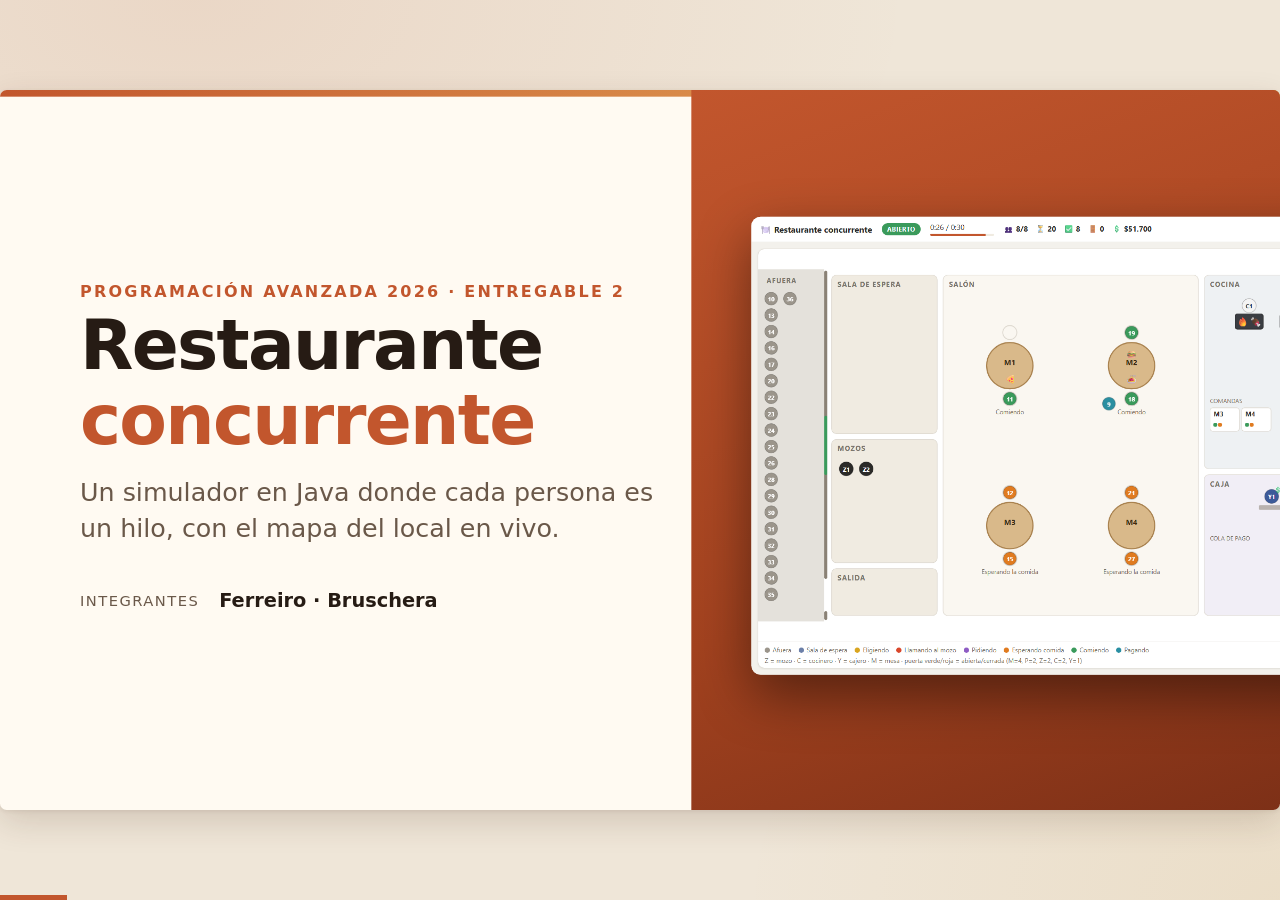
==== presentacion/index.html @ 4334240a "Entregable 2: simulador concurrente de restaurante - Simulación en Java (clientes, mozos, cocineros " ====
<!doctype html>
<html lang="es">
<head>
<meta charset="utf-8">
<meta name="viewport" content="width=device-width, initial-scale=1">
<title>Restaurante concurrente</title>
<meta name="description" content="Presentación del Entregable 2 de Programación Avanzada 2026: simulador concurrente de restaurante en Java.">
<link rel="stylesheet" href="presentacion.css">
</head>
<body>

<div class="viewport">
<div class="deck">

<!-- ===================================================================== 1 -->
<section class="slide portada" data-titulo="Portada">
  <div class="izq">
    <p class="kicker rev">Programación Avanzada 2026 · Entregable 2</p>
    <h1 class="rev">Restaurante<br><em>concurrente</em></h1>
    <p class="lead rev">Un simulador en Java donde cada persona es un hilo, con el mapa del local en vivo.</p>
    <dl class="meta rev">
      <dt>Integrantes</dt><dd>Ferreiro · Bruschera</dd>
    </dl>
  </div>
  <div class="der">
    <div class="shot rev" style="--i:2"><img src="img/vista-general.png" alt="Mapa del restaurante en vivo"></div>
  </div>
  <aside class="notes"><ul>
    <li>Presentarnos. Vamos a mostrar qué diseñamos y, sobre todo, cómo aplicamos cada herramienta de concurrencia.</li>
    <li>No repetimos la consigna: vamos directo a las decisiones.</li>
  </ul></aside>
</section>

<!-- ===================================================================== 2 -->
<section class="slide" data-titulo="Qué diseñamos">
  <p class="kicker rev">Introducción</p>
  <h2 class="rev">Qué diseñamos</h2>
  <div class="cols c2-r">
    <div class="stack">
      <ul class="b sm">
        <li class="rev">Cada <b>cliente, mozo, cocinero y cajero es un hilo</b>: un <span class="k">Runnable</span> que corre en un pool de <span class="k">Executors</span>.</li>
        <li class="rev">Se coordinan con <b>recursos compartidos</b> (monitores, locks, semáforo, barreras) y <b>colas de mensajes</b>.</li>
        <li class="rev">A los T ms el local <b>cierra en orden</b>: nadie queda colgado y no queda ningún hilo vivo.</li>
        <li class="rev">Cada cambio genera una foto inmutable del estado, que va al <b>log</b>, a la <b>consola</b> y al <b>mapa web en vivo</b> (SSE).</li>
      </ul>
      <div class="big rev">
        <div><b>4</b><span>roles concurrentes</span></div>
        <div><b>7</b><span>pools de hilos</span></div>
        <div><b>10</b><span>invariantes verificados</span></div>
      </div>
    </div>
    <div class="shot rev" style="align-self:center"><img src="img/vista-general.png" alt="Vista general de la simulación: afuera, sala, salón, cocina y caja">
      <span class="cap">Simulación real · T = 0:26 · 8/8 adentro, 20 esperando afuera</span></div>
  </div>
  <aside class="notes"><ul>
    <li>Recorrer el mapa: afuera (fila de la puerta), sala de espera (grupos de a P), salón con M mesas, mozos, cocina con comandas y caja.</li>
    <li>Cada ficha es un hilo real; el mapa se dibuja con los snapshots que manda el Display.</li>
  </ul></aside>
</section>

<!-- ===================================================================== 3 -->
<section class="slide" data-titulo="Arquitectura">
  <p class="kicker rev">Arquitectura</p>
  <h2 class="rev">Actores = hilos · recursos compartidos · mensajes</h2>
  <div class="rev" style="flex:1;display:flex;align-items:center">
  <svg class="diag" viewBox="0 0 1760 700" role="img" aria-label="Flujo de mensajes entre los actores y los recursos">
    <defs>
      <marker id="fl" viewBox="0 0 10 10" refX="9" refY="5" markerWidth="7" markerHeight="7" orient="auto-start-reverse"><path d="M0,0 L10,5 L0,10 z" fill="#9b8672"/></marker>
      <marker id="flA" viewBox="0 0 10 10" refX="9" refY="5" markerWidth="7" markerHeight="7" orient="auto-start-reverse"><path d="M0,0 L10,5 L0,10 z" fill="#c2562d"/></marker>
    </defs>
    <!-- aristas -->
    <path id="a1" class="e" d="M270,88 L348,88" marker-end="url(#fl)" data-flujo="#355f9c,1.6,1"/>
    <path id="a2" class="e" d="M610,88 L688,88" marker-end="url(#fl)" data-flujo="#355f9c,1.6,1"/>
    <path id="a3" class="e" d="M970,88 L1048,88" marker-end="url(#fl)" data-flujo="#355f9c,1.6,1"/>
    <path id="a4" class="e acc" d="M1215,136 L1215,238" marker-end="url(#flA)" data-flujo="#b97c0c,2,2"/>
    <path id="a5" class="e" d="M1380,288 L1458,288" marker-end="url(#fl)" data-flujo="#b97c0c,1.6,1"/>
    <path id="a6" class="e" d="M1595,336 L1595,428" marker-end="url(#fl)" data-flujo="#c2562d,1.8,1"/>
    <path id="a7" class="e" d="M1460,478 L1382,478" marker-end="url(#fl)" data-flujo="#c2562d,1.6,1"/>
    <path id="a8" class="e acc" d="M1215,430 L1215,338" marker-end="url(#flA)" data-flujo="#c2562d,2,1"/>
    <path id="a9" class="e dash" d="M1595,240 C1595,150 1500,100 1382,96" marker-end="url(#fl)" data-flujo="#b97c0c,2.4,1"/>
    <path id="a10" class="e" d="M1050,124 C860,210 640,320 520,428" marker-end="url(#fl)" data-flujo="#2c7a4b,2.6,2"/>
    <path id="a11" class="e" d="M350,478 L272,478" marker-end="url(#fl)" data-flujo="#2c7a4b,1.6,1"/>
    <path id="a12" class="e dash" d="M150,430 L150,138" marker-end="url(#fl)" data-flujo="#2c7a4b,2.2,1"/>
    <path id="a13" class="e" d="M270,640 L348,640" marker-end="url(#fl)" data-flujo="#7a4fa3,1.2,2"/>
    <path id="a14" class="e" d="M680,640 L758,640" marker-end="url(#fl)" data-flujo="#7a4fa3,1.2,2"/>
    <path id="a15" class="e" d="M1120,640 L1198,640" marker-end="url(#fl)" data-flujo="#7a4fa3,1.2,2"/>
    <path id="a16" class="e" d="M1430,640 L1498,640" marker-end="url(#fl)" data-flujo="#7a4fa3,1.2,2"/>
    <line x1="20" y1="566" x2="1740" y2="566" stroke="#d8c8b2" stroke-width="2" stroke-dasharray="4 8"/>
    <!-- etiquetas -->
    <text class="lbl acc" x="1230" y="180">TOMAR_PEDIDO (acción de barrera)</text>
    <text class="lbl" x="1230" y="206">LIMPIAR (último que se va)</text>
    <text class="lbl" x="1419" y="276" text-anchor="middle">take()</text>
    <text class="lbl" x="1583" y="390" text-anchor="end">recibirPedido()</text>
    <text class="lbl" x="1421" y="556" text-anchor="middle">tomarPlato()</text>
    <text class="lbl acc" x="1230" y="392">SERVIR</text>
    <text class="lbl" x="1612" y="150">servir / limpiar</text>
    <text class="lbl" x="770" y="300">pagar()</text>
    <text class="lbl" x="311" y="466" text-anchor="middle">take()</text>
    <text class="lbl" x="165" y="280">complete(ticket)</text>
    <text class="lbl" x="165" y="304">CompletableFuture</text>
    <text class="lbl" x="1159" y="628" text-anchor="middle">take()</text>
    <text class="lbl" x="30" y="560">VISUALIZACIÓN</text>
    <!-- nodos -->
    <g class="n actor"><rect x="30" y="40" width="240" height="96" rx="14"/><text class="t1" x="150" y="82" text-anchor="middle">Cliente ×N</text><text class="s" x="150" y="114" text-anchor="middle">pool cached</text></g>
    <g class="n lock"><rect x="350" y="40" width="260" height="96" rx="14"/><text class="t1" x="480" y="82" text-anchor="middle">Puerta</text><text class="s" x="480" y="114" text-anchor="middle">Semaphore(P·M)</text></g>
    <g class="n rec"><rect x="690" y="40" width="280" height="96" rx="14"/><text class="t1" x="830" y="82" text-anchor="middle">SalaDeEspera</text><text class="s" x="830" y="114" text-anchor="middle">monitor</text></g>
    <g class="n rec"><rect x="1050" y="40" width="330" height="96" rx="14"/><text class="t1" x="1215" y="82" text-anchor="middle">Mesa ×M</text><text class="s" x="1215" y="114" text-anchor="middle">monitor + CyclicBarrier</text></g>
    <g class="n cola"><rect x="1050" y="240" width="330" height="96" rx="14"/><text class="t1" x="1215" y="282" text-anchor="middle">ColaMozos</text><text class="s" x="1215" y="314" text-anchor="middle">PriorityBlockingQueue</text></g>
    <g class="n actor"><rect x="1460" y="240" width="270" height="96" rx="14"/><text class="t1" x="1595" y="282" text-anchor="middle">Mozo ×Z</text><text class="s" x="1595" y="314" text-anchor="middle">pool fijo</text></g>
    <g class="n lock"><rect x="1460" y="430" width="270" height="96" rx="14"/><text class="t1" x="1595" y="472" text-anchor="middle">Cocina</text><text class="s" x="1595" y="504" text-anchor="middle">Lock + Condition</text></g>
    <g class="n actor"><rect x="1050" y="430" width="330" height="96" rx="14"/><text class="t1" x="1215" y="472" text-anchor="middle">Cocinero ×C</text><text class="s" x="1215" y="504" text-anchor="middle">pool fijo</text></g>
    <g class="n cola"><rect x="350" y="430" width="300" height="96" rx="14"/><text class="t1" x="500" y="472" text-anchor="middle">Caja</text><text class="s" x="500" y="504" text-anchor="middle">LinkedBlockingQueue</text></g>
    <g class="n actor"><rect x="30" y="430" width="240" height="96" rx="14"/><text class="t1" x="150" y="472" text-anchor="middle">Cajero ×Y</text><text class="s" x="150" y="504" text-anchor="middle">pool fijo</text></g>
    <g class="n"><rect x="30" y="600" width="240" height="80" rx="14"/><text class="t1" x="150" y="637" text-anchor="middle" style="font-size:23px">Todos los actores</text><text class="s" x="150" y="664" text-anchor="middle">notificar()</text></g>
    <g class="n lock"><rect x="350" y="600" width="330" height="80" rx="14"/><text class="t1" x="515" y="637" text-anchor="middle" style="font-size:24px">EstadoRestaurante</text><text class="s" x="515" y="664" text-anchor="middle">ReentrantReadWriteLock</text></g>
    <g class="n cola"><rect x="760" y="600" width="360" height="80" rx="14"/><text class="t1" x="940" y="637" text-anchor="middle" style="font-size:24px">colaEventos</text><text class="s" x="940" y="664" text-anchor="middle">LinkedBlockingQueue</text></g>
    <g class="n actor"><rect x="1200" y="600" width="230" height="80" rx="14"/><text class="t1" x="1315" y="637" text-anchor="middle" style="font-size:24px">Display</text><text class="s" x="1315" y="664" text-anchor="middle">1 hilo</text></g>
    <g class="n"><rect x="1500" y="600" width="230" height="80" rx="14"/><text class="t1" x="1615" y="637" text-anchor="middle" style="font-size:22px">consola · log</text><text class="s" x="1615" y="664" text-anchor="middle">SSE → navegador</text></g>
    <g class="capa-puntos"></g>
  </svg>
  </div>
  <div class="chips rev" style="margin-top:10px">
    <span class="chip"><svg width="22" height="22"><rect width="22" height="22" rx="5" fill="#3a2b21"/></svg> hilo (actor)</span>
    <span class="chip"><svg width="22" height="22"><rect width="22" height="22" rx="5" fill="#dde6f3" stroke="#355f9c" stroke-width="3"/></svg> monitor</span>
    <span class="chip"><svg width="22" height="22"><rect width="22" height="22" rx="5" fill="#fff" stroke="#261b14" stroke-width="3"/></svg> lock / semáforo</span>
    <span class="chip"><svg width="22" height="22"><rect width="22" height="22" rx="5" fill="#f6e6c4" stroke="#b97c0c" stroke-width="3"/></svg> cola bloqueante</span>
  </div>
  <aside class="notes"><ul>
    <li>Arriba, el recorrido del cliente: puerta (semáforo), sala (monitor), mesa (monitor + barrera).</li>
    <li>Al medio, el circuito de trabajo: la barrera encola TOMAR_PEDIDO, el mozo lleva el pedido a la cocina, el cocinero que completa el pedido encola SERVIR.</li>
    <li>A la izquierda, el pago: cola única de caja y un CompletableFuture que el cajero completa.</li>
    <li>Abajo, la visualización: todos notifican a EstadoRestaurante, que encola eventos para el único hilo Display.</li>
  </ul></aside>
</section>

<!-- ===================================================================== 4 -->
<section class="slide" data-titulo="Monitores con synchronized">
  <p class="kicker rev">Exclusión mutua · 1</p>
  <h2 class="rev"><span class="k" style="font-size:.9em">synchronized</span> + monitores <span class="sub">Mesa · SalaDeEspera</span></h2>
  <div class="cols c2">
    <div class="stack">
      <ul class="b sm">
        <li class="rev"><span class="cls">Mesa</span>: estado + condiciones (<span class="k">pedidoTomado</span>, <span class="k">servida</span>, <span class="k">cancelada</span>) bajo el lock intrínseco.
          <span class="why">Clientes, mozos y el coordinador las leen y modifican.</span></li>
        <li class="rev"><span class="cls">SalaDeEspera</span>: arma grupos de a P en FIFO y tiene su propia lista de mesas libres.</li>
        <li class="rev"><b>Un lock por recurso</b>, no uno global. Un lock global sería correcto, pero serializa a todos los actores.</li>
        <li class="rev">Nadie toca ese estado desde afuera: <b>patrón Monitor</b>.</li>
      </ul>
      <pre class="code xs rev" data-src="Mesa.java">public synchronized void servir(int mozoId) {
    servida = true;
    estadoMesa = EstadoMesa.COMIENDO;
    estado.notificar(/* … */);
    ⟦notifyAll();⟧   // despierta a los que esperan la comida
}</pre>
    </div>
    <div class="stack">
      <div class="shot crop rev" style="--x:140;--y:100;--z:1.1;width:770px;height:400px">
        <img src="img/sala-grupo-completo.png" alt="Sala de espera con un grupo completo esperando mesa">
        <span class="cap">Grupo 5 [9, 11] completo espera mesa · la mesa 1 se está limpiando</span>
      </div>
      <div class="callout rev">El grupo recién consigue mesa cuando un mozo termina de limpiar y llama a <span class="k">sala().mesaLiberada(mesa)</span>, <b>después</b> de salir del monitor de la mesa.</div>
    </div>
  </div>
  <aside class="notes"><ul>
    <li>Elegimos monitor para Mesa porque tiene varias condiciones sobre el mismo estado y varios tipos de hilos que esperan.</li>
    <li>La sala no toca el monitor de las mesas: tiene su propia lista. Eso evita locks anidados (lo retomamos en deadlocks).</li>
  </ul></aside>
</section>

<!-- ===================================================================== 5 -->
<section class="slide" data-titulo="wait / notifyAll">
  <p class="kicker rev">Sincronización por condición</p>
  <h2 class="rev"><span class="k" style="font-size:.9em">wait()</span> / <span class="k" style="font-size:.9em">notifyAll()</span>: siempre dentro de un <span class="k" style="font-size:.9em">while</span></h2>
  <div class="cols c2-l">
    <div class="stack">
      <pre class="code xs rev" data-src="Mesa.esperarMozo">public synchronized boolean esperarMozo() throws InterruptedException {
    ⟦while (!pedidoTomado &amp;&amp; !cancelada)⟧ {
        wait();          // suelta el monitor mientras espera
    }
    return pedidoTomado;
}</pre>
      <table class="t sm rev">
        <tr><th>Quién espera</th><th>Condición</th><th>Quién notifica</th></tr>
        <tr><td><span class="k">Mesa.esperarMozo</span></td><td>pedido tomado o cancelado</td><td><span class="k">tomarPedido</span>, <span class="k">cerrar</span></td></tr>
        <tr><td><span class="k">Mesa.esperarComida</span></td><td>servida</td><td><span class="k">servir</span></td></tr>
        <tr><td><span class="k">SalaDeEspera.esperarMesa</span></td><td>el grupo tiene mesa o se cerró</td><td><span class="k">ingresar</span>, <span class="k">mesaLiberada</span>, <span class="k">cerrar</span></td></tr>
      </table>
    </div>
    <div class="stack">
      <ul class="b sm">
        <li class="rev"><b>¿Por qué <span class="k">while</span>?</b> Hay despertares espurios y notificaciones que no son para ese hilo: al despertar hay que volver a evaluar la condición.</li>
        <li class="rev"><b>¿Por qué <span class="k">notifyAll</span>?</b> En la misma mesa esperan hilos por condiciones distintas (mozo, comida, cierre). Con <span class="k">notify</span> se podría despertar al hilo equivocado.</li>
        <li class="rev"><b>Elegir el menú</b> usa <span class="k">wait(timeout)</span> en lugar de <span class="k">sleep</span>: el <span class="k">notifyAll</span> de <span class="k">cerrar()</span> lo corta enseguida.</li>
      </ul>
      <pre class="code xs rev" data-src="Mesa.elegir">while (!cancelada
        &amp;&amp; (resta = limite - System.nanoTime()) > 0) {
    TimeUnit.NANOSECONDS.timedWait(this, resta);
}</pre>
    </div>
  </div>
  <aside class="notes"><ul>
    <li>El wait libera el monitor: por eso el mozo puede entrar a tomarPedido mientras los clientes esperan.</li>
    <li>Un sleep no se puede despertar sin interrumpir el hilo; el wait con timeout sí, con el notifyAll del cierre.</li>
  </ul></aside>
</section>

<!-- ===================================================================== 6 -->
<section class="slide" data-titulo="ReentrantLock + Condition">
  <p class="kicker rev">Exclusión mutua · 2</p>
  <h2 class="rev"><span class="k" style="font-size:.9em">ReentrantLock</span> + <span class="k" style="font-size:.9em">Condition</span> <span class="sub">Cocina</span></h2>
  <div class="cols c2-l">
    <div class="stack">
      <pre class="code sm rev" data-src="Cocina.tomarPlato">lock.lock();
try {
    while (true) {
        Plato plato = ⟦primerPlatoPendiente()⟧;
        if (plato != null) {
            plato.empezarACocinar(cocineroId);   /* … */
            return plato;
        }
        if (cerrada) return null;
        ⟦hayPlatos.await();⟧
    }
} finally { lock.unlock(); }</pre>
      <ul class="b xs">
        <li class="rev">El cocinero no “saca el primero”: toma un plato <b>PENDIENTE</b> del primer pedido que tenga uno, <b>sin sacar el pedido</b>. Buscar y marcar es atómico; una <span class="k">BlockingQueue</span> no alcanza.</li>
        <li class="rev"><b>Varios cocineros reparten el mismo pedido.</b></li>
        <li class="rev"><span class="k">ReentrantLock(true)</span> justo · <span class="k">signalAll()</span> en <span class="k">recibirPedido</span> y <span class="k">cerrar</span> · <span class="k">unlock()</span> en <span class="k">finally</span>.</li>
      </ul>
    </div>
    <div class="shot crop rev" style="--x:845;--y:60;--z:1.15;width:673px;height:690px;align-self:start">
      <img src="img/sala-y-cocina-mismo-pedido.png" alt="Dos cocineros cocinando platos del mismo pedido">
      <span class="ring" style="left:9px;top:59px;width:300px;height:125px"></span>
      <span class="cap">C1 y C2 cocinan Milanesa del mismo pedido #12 (mesa 4)</span>
    </div>
  </div>
  <aside class="notes"><ul>
    <li>Mostrar en la captura: los dos cocineros con el mismo pedido #12 y la comanda M4 con dos puntos naranjas.</li>
    <li>La Condition con nombre (hayPlatos) es más clara que un wait genérico, y el await también va en un bucle.</li>
  </ul></aside>
</section>

<!-- ===================================================================== 7 -->
<section class="slide" data-titulo="ReentrantReadWriteLock">
  <p class="kicker rev">Exclusión mutua · 3</p>
  <h2 class="rev"><span class="k" style="font-size:.9em">ReentrantReadWriteLock</span> <span class="sub">EstadoRestaurante</span></h2>
  <div class="cols c2-l">
    <div class="stack">
      <pre class="code xs rev" data-src="EstadoRestaurante.notificar">lock.writeLock().lock();
try {
    if (cambio != null) cambio.aplicar(vista);           // 1
    long seq = ++secuencia;
    long t = tiempoMs();
    Snapshot foto = vista.foto(seq, t, tiempoTotalMs);     // 2
    colaEventos.add(new Evento(seq, t, actor, descripcion, foto)); // 3
} finally { lock.writeLock().unlock(); }</pre>
      <div class="callout rev">Los tres pasos (1 aplicar el cambio · 2 sacar la foto · 3 encolar el evento) son <b>atómicos</b>: el orden de la cola es igual al orden real de los cambios, y cada evento lleva el estado del momento exacto en que se produjo.</div>
    </div>
    <div class="stack">
      <svg class="diag rev" viewBox="0 0 640 360" role="img" aria-label="Escritores y lectores del estado">
        <g class="n actor"><rect x="0" y="20" width="230" height="80" rx="12"/><text class="t1" x="115" y="57" text-anchor="middle" style="font-size:23px">Todos los actores</text><text class="s" x="115" y="84" text-anchor="middle">notificar()</text></g>
        <g class="n"><rect x="0" y="240" width="230" height="96" rx="12"/><text class="t1" x="115" y="278" text-anchor="middle" style="font-size:22px">Servidor web</text><text class="s" x="115" y="306" text-anchor="middle">/estado</text><text class="s" x="115" y="328" text-anchor="middle">+ invariantes</text></g>
        <g class="n hoja"><rect x="370" y="120" width="260" height="120" rx="14"/><text class="t1" x="500" y="168" text-anchor="middle" style="font-size:24px">Vista</text><text class="s" x="500" y="198" text-anchor="middle">privada</text><text class="s" x="500" y="222" text-anchor="middle">solo con el lock</text></g>
        <path id="rw1" class="e acc" d="M230,60 C300,60 310,150 368,160" marker-end="url(#flA)" data-flujo="#c2562d,1.4,3"/>
        <path id="rw2" class="e" d="M370,205 C310,215 300,288 232,288" marker-end="url(#fl)" data-flujo="#355f9c,2,2"/>
        <text class="lbl acc" x="280" y="40">writeLock: exclusivo</text>
        <text class="lbl" x="268" y="330">readLock: compartido</text>
      </svg>
      <ul class="b sm">
        <li class="rev"><b>Muchos escritores</b> (cada cambio de cada actor) y <b>lectores esporádicos</b> (<span class="k">snapshotActual()</span>).</li>
        <li class="rev">Varios lectores leen a la vez sin bloquearse entre ellos.</li>
        <li class="rev">Es un <b>lock hoja</b>: con él tomado no se toma ningún otro lock.</li>
      </ul>
    </div>
  </div>
  <aside class="notes"><ul>
    <li>Este es el único punto de notificación del sistema: por eso el Display puede garantizar el orden.</li>
    <li>El número de secuencia se asigna bajo el write lock, en el mismo paso en que se encola.</li>
  </ul></aside>
</section>

<!-- ===================================================================== 8 -->
<section class="slide" data-titulo="Semaphore y clases atómicas">
  <p class="kicker rev">Exclusión mutua · 4 y 5</p>
  <h2 class="rev"><span class="k" style="font-size:.9em">Semaphore</span> de la puerta · clases atómicas</h2>
  <div class="cols c2">
    <div class="stack">
      <h3 class="rev">La puerta: <span class="k">new Semaphore(P·M, true)</span></h3>
      <pre class="code sm rev" data-src="Restaurante.esperarParaEntrar">while (abierto.get()) {
    if (puerta.⟦tryAcquire⟧(Config.ESPERA_PUERTA_MS,
                          TimeUnit.MILLISECONDS)) {
        return true;
    }
}
return false;   // cerraron mientras esperaba afuera</pre>
      <ul class="b sm">
        <li class="rev">Hay P·M permisos: los demás esperan afuera. Es <b>justo</b>.</li>
        <li class="rev"><span class="k">tryAcquire</span> con timeout (100 ms) en lugar de <span class="k">acquire()</span>: el cliente <b>se entera del cierre</b> y se va.</li>
        <li class="rev"><span class="k">release()</span> en el <span class="k">finally</span> de <span class="k">Cliente.run</span>: el permiso siempre vuelve.</li>
      </ul>
    </div>
    <div class="stack">
      <h3 class="rev">Atómicos: CAS, sin locks y visibles</h3>
      <table class="t sm rev">
        <tr><th>Dónde</th><th>Para qué</th></tr>
        <tr><td><span class="k">Restaurante.abierto</span><br><span class="muted">AtomicBoolean</span></td><td><span class="k">compareAndSet(true, false)</span>: el cierre se anuncia <b>una sola vez</b></td></tr>
        <tr><td><span class="k">Pedido.platosPendientes</span><br><span class="muted">AtomicInteger</span></td><td><span class="k">decrementAndGet() == 0</span>: solo el cocinero del último plato avisa al mozo</td></tr>
        <tr><td><span class="k">Contadores</span><br><span class="muted">AtomicInteger</span></td><td>generados, entraron, pagaron… para los invariantes</td></tr>
        <tr><td><span class="k">Caja.recaudacion</span> · <span class="k">ColaMozos.secuencia</span><br><span class="muted">AtomicLong</span></td><td>recaudación · orden FIFO a igual prioridad</td></tr>
      </table>
    </div>
  </div>
  <aside class="notes"><ul>
    <li>Consecuencia aceptada: al vencer el timeout, el cliente vuelve a la fila del semáforo, así que el orden de los de afuera es aproximadamente FIFO.</li>
    <li>Si consigue permiso justo cuando cierran, SalaDeEspera.ingresar lo rechaza dentro del monitor y el cliente devuelve el permiso.</li>
  </ul></aside>
</section>

<!-- ===================================================================== 9 -->
<section class="slide" data-titulo="Barreras">
  <p class="kicker rev">Sincronización</p>
  <h2 class="rev">Barreras: <span class="k" style="font-size:.9em">CyclicBarrier</span> y <span class="k" style="font-size:.9em">CountDownLatch</span></h2>
  <div class="cols" style="grid-template-columns:1.2fr .8fr">
    <div class="stack">
      <pre class="code sm rev" data-src="Mesa.java">this.barrera = new CyclicBarrier(capacidad, ⟦this::llamarMozo⟧);
private synchronized void llamarMozo() {   // la ejecuta el último
    if (cancelada) return;
    estadoMesa = EstadoMesa.ESPERANDO_MOZO;
    colaMozos.encolar(TipoTarea.TOMAR_PEDIDO, this, /* … */);
}</pre>
      <ul class="b xs">
        <li class="rev"><b>Una barrera de P partes por mesa.</b> Nadie llama al mozo hasta que eligieron los P; la <b>acción de barrera</b> lo llama una sola vez.</li>
        <li class="rev"><b>Cíclica:</b> se reutiliza con cada grupo que ocupa la mesa. Si se rompe, se cancela la ocupación y se hace <span class="k">reset()</span> al limpiar.</li>
        <li class="rev"><span class="k">esperarCompaneros()</span> <b>no</b> es <span class="k">synchronized</span>: si lo fuera, el primero esperaría en la barrera con el monitor tomado y los demás no podrían llegar a ella.</li>
      </ul>
      <div class="cols c2 rev" style="gap:20px;flex:none">
        <div class="card" style="padding:20px 26px"><h3 style="font-size:26px"><span class="k">senalCierre</span> (1)</h3><p style="font-size:22px">El temporizador hace <span class="k">countDown</span> en T. El coordinador espera con <span class="k">await()</span>; el <span class="k">GeneradorClientes</span>, con <span class="k">await(tp)</span> en vez de <span class="k">sleep</span>.</p></div>
        <div class="card" style="padding:20px 26px"><h3 style="font-size:26px"><span class="k">empleadosTerminados</span> (Z+C+Y)</h3><p style="font-size:22px">Cada empleado hace <span class="k">countDown</span> en su <span class="k">finally</span>. El coordinador sabe cuándo terminaron todos.</p></div>
      </div>
    </div>
    <div class="shot crop rev" style="--x:365;--y:170;--z:1.2;width:570px;height:624px;align-self:start">
      <img src="img/barrera-mozo-tomando-pedido.png" alt="Mesas en distintas fases: eligiendo, mozo tomando el pedido, esperando comida">
      <span class="ring" style="left:340px;top:30px;width:225px;height:235px"></span>
      <span class="cap">“Todos eligieron: la mesa 2 llama a un mozo” → Z1 va a tomar el pedido</span>
    </div>
  </div>
  <aside class="notes"><ul>
    <li>Es exactamente la regla: luego de que los P eligen, llaman al mozo. Por eso preferimos CyclicBarrier a Phaser: P es fijo.</li>
    <li>En el cierre, los cancelados también atraviesan la barrera, así que nunca queda un await colgado.</li>
  </ul></aside>
</section>

<!-- ===================================================================== 10 -->
<section class="slide" data-titulo="Pasaje de mensajes">
  <p class="kicker rev">Comunicación entre hilos</p>
  <h2 class="rev">Pasaje de mensajes con <span class="k" style="font-size:.9em">BlockingQueue</span></h2>
  <div class="cols c2-l">
    <div class="stack">
      <div class="card acc rev">
        <h3><span class="cls">ColaMozos</span> · <span class="k">PriorityBlockingQueue&lt;TareaMozo&gt;</span></h3>
        <div class="chips" style="margin:8px 0 14px">
          <span class="chip"><span class="badge">0</span> SERVIR</span>
          <span class="chip"><span class="badge y">1</span> TOMAR_PEDIDO</span>
          <span class="chip"><span class="badge b">2</span> LIMPIAR</span>
          <span class="chip"><span class="badge g">3</span> FIN</span>
        </div>
        <p style="font-size:24px;line-height:1.4">La comida lista se enfría; tomar pedidos alimenta la cocina; limpiar puede esperar. A igual prioridad, FIFO por <span class="k">secuencia</span>, así que la inanición queda acotada.</p>
      </div>
      <pre class="code sm rev" data-src="TareaMozo.compareTo">int porPrioridad = Integer.compare(tipo.prioridad(),
                                   otra.tipo.prioridad());
return porPrioridad != 0 ? porPrioridad
                         : Long.compare(secuencia, otra.secuencia);</pre>
      <div class="cols c2 rev" style="gap:20px;flex:none">
        <div class="card"><h3 style="font-size:26px"><span class="cls">Caja</span> · <span class="k">LinkedBlockingQueue&lt;Pago&gt;</span></h3><p style="font-size:23px">Fila <b>única</b>: el primer cajero libre atiende al primero de la cola.</p></div>
        <div class="card"><h3 style="font-size:26px"><span class="k">colaEventos</span> · <span class="k">LinkedBlockingQueue&lt;Evento&gt;</span></h3><p style="font-size:23px">Un solo consumidor (el Display), así que se procesa en orden.</p></div>
      </div>
    </div>
    <div class="stack">
      <div class="shot crop rev" style="--x:815;--y:478;--z:1.75;width:560px;height:480px">
        <img src="img/caja-cola-pago.png" alt="Caja con clientes en la cola de pago">
        <span class="cap">Y1 cobra · los clientes 7 y 8 en la cola de pago</span>
      </div>
      <div class="callout green rev">Todas son <b>ilimitadas</b>: <span class="k">put</span>/<span class="k">add</span> nunca bloquea. <span class="k">take()</span> deja al consumidor dormido, sin espera activa.</div>
    </div>
  </div>
  <aside class="notes"><ul>
    <li>Pasaje de mensajes: no se comparte estado mutable; los mensajes (TareaMozo, Pago, Evento) son inmutables.</li>
    <li>Que sean ilimitadas es clave para no tener deadlocks: se puede encolar con el monitor de una mesa tomado.</li>
  </ul></aside>
</section>

<!-- ===================================================================== 11 -->
<section class="slide" data-titulo="Productor-Consumidor">
  <p class="kicker rev">Patrón principal</p>
  <h2 class="rev">Productor-Consumidor</h2>
  <div class="cols c2">
    <div class="stack">
      <svg class="diag rev" viewBox="0 0 900 420" role="img" aria-label="Productores, cola de prioridad y mozos consumidores">
        <defs><marker id="fl2" viewBox="0 0 10 10" refX="9" refY="5" markerWidth="7" markerHeight="7" orient="auto"><path d="M0,0 L10,5 L0,10 z" fill="#9b8672"/></marker></defs>
        <path id="pc1" class="e" d="M240,70 C290,70 290,185 328,185" marker-end="url(#fl2)" data-flujo="#b97c0c,1.8,2"/>
        <path id="pc2" class="e" d="M240,210 L328,210" marker-end="url(#fl2)" data-flujo="#c2562d,1.5,2"/>
        <path id="pc3" class="e" d="M240,350 C290,350 290,235 328,235" marker-end="url(#fl2)" data-flujo="#355f9c,2.2,1"/>
        <path id="pc4" class="e" d="M590,190 C630,190 640,120 678,120" marker-end="url(#fl2)" data-flujo="#c2562d,1.7,2"/>
        <path id="pc5" class="e" d="M590,230 C630,230 640,300 678,300" marker-end="url(#fl2)" data-flujo="#b97c0c,1.9,2"/>
        <g class="n"><rect x="20" y="30" width="220" height="80" rx="12"/><text class="t1" x="130" y="66" text-anchor="middle" style="font-size:24px">Mesas</text><text class="s" x="130" y="92" text-anchor="middle">TOMAR_PEDIDO</text></g>
        <g class="n"><rect x="20" y="170" width="220" height="80" rx="12"/><text class="t1" x="130" y="206" text-anchor="middle" style="font-size:24px">Cocineros</text><text class="s" x="130" y="232" text-anchor="middle">SERVIR</text></g>
        <g class="n"><rect x="20" y="310" width="220" height="80" rx="12"/><text class="t1" x="130" y="346" text-anchor="middle" style="font-size:24px">Clientes</text><text class="s" x="130" y="372" text-anchor="middle">LIMPIAR</text></g>
        <g class="n cola"><rect x="330" y="140" width="260" height="140" rx="14"/><text class="t1" x="460" y="196" text-anchor="middle" style="font-size:25px">ColaMozos</text><text class="s" x="460" y="226" text-anchor="middle">PriorityBlocking</text><text class="s" x="460" y="250" text-anchor="middle">Queue</text></g>
        <g class="n actor"><rect x="680" y="80" width="200" height="80" rx="12"/><text class="t1" x="780" y="128" text-anchor="middle" style="font-size:24px">Mozo 1</text></g>
        <g class="n actor"><rect x="680" y="260" width="200" height="80" rx="12"/><text class="t1" x="780" y="308" text-anchor="middle" style="font-size:24px">Mozo 2</text></g>
        <text class="lbl" x="352" y="128">put()</text>
        <text class="lbl" x="635" y="214" text-anchor="middle">take()</text>
        <g class="capa-puntos"></g>
      </svg>
      <table class="t sm rev">
        <tr><th>Productores</th><th>Búfer</th><th>Consumidores</th></tr>
        <tr><td>Mesas · cocineros · clientes</td><td><span class="k">ColaMozos</span></td><td>Z mozos</td></tr>
        <tr><td>Clientes</td><td><span class="k">Caja</span></td><td>Y cajeros</td></tr>
        <tr><td>Mozos</td><td><span class="k">Cocina</span> (lock + Condition)</td><td>C cocineros</td></tr>
        <tr><td>Todos los actores</td><td><span class="k">colaEventos</span></td><td>1 Display</td></tr>
      </table>
    </div>
    <div class="stack">
      <h3 class="rev">Por qué es el patrón principal</h3>
      <ul class="b sm">
        <li class="rev"><b>Desacopla:</b> el productor no sabe quién atiende. Los mozos no tienen mesas asignadas.</li>
        <li class="rev"><b>Sin espera activa:</b> <span class="k">take()</span> bloquea sin gastar CPU (“si no hay nada que hacer, esperan”).</li>
        <li class="rev"><b>Balancea:</b> Y cajeros sobre una sola fila.</li>
        <li class="rev"><b>Ordena:</b> un consumidor sobre una cola FIFO, así que el Display respeta el orden real.</li>
        <li class="rev"><b>Cierre limpio:</b> una <i>poison pill</i> al final de la cola.</li>
        <li class="rev"><b>Sin deadlocks:</b> producir nunca bloquea.</li>
      </ul>
    </div>
  </div>
  <aside class="notes"><ul>
    <li>Aparece en cuatro lugares; en la cocina el búfer es una lista con lock + Condition (variante de la cátedra: buffer con exclusión mutua + espera por condición).</li>
    <li>Los puntos de colores son las prioridades: rojo SERVIR, amarillo TOMAR_PEDIDO, azul LIMPIAR.</li>
  </ul></aside>
</section>

<!-- ===================================================================== 12 -->
<section class="slide" data-titulo="Pools de hilos">
  <p class="kicker rev">Working Threads</p>
  <h2 class="rev">Pools de hilos con <span class="k" style="font-size:.9em">Executors</span></h2>
  <div class="cols c2-l">
    <table class="t rev" style="align-self:start">
      <tr><th>Pool</th><th>Hilos</th><th>Tarea</th></tr>
      <tr><td><span class="k">newFixedThreadPool(Z)</span></td><td>Z</td><td><span class="cls">Mozo</span></td></tr>
      <tr><td><span class="k">newFixedThreadPool(C)</span></td><td>C</td><td><span class="cls">Cocinero</span></td></tr>
      <tr><td><span class="k">newFixedThreadPool(Y)</span></td><td>Y</td><td><span class="cls">Cajero</span></td></tr>
      <tr><td><span class="k">newCachedThreadPool()</span></td><td>1 por cliente activo</td><td><span class="cls">Cliente</span></td></tr>
      <tr><td><span class="k">newSingleThreadExecutor()</span></td><td>1</td><td><span class="cls">GeneradorClientes</span></td></tr>
      <tr><td><span class="k">newSingleThreadExecutor()</span></td><td>1</td><td><span class="cls">Display</span> <span class="muted">(garantiza el orden)</span></td></tr>
      <tr><td><span class="k">newScheduledThreadPool(1)</span></td><td>1</td><td>temporizador de T</td></tr>
      <tr><td><span class="k">newCachedThreadPool()</span></td><td>variable (daemon)</td><td><span class="cls">ServidorWeb</span> (HTTP y SSE)</td></tr>
    </table>
    <div class="stack">
      <ul class="b sm">
        <li class="rev"><b>Fijo</b> para el personal: es una cantidad conocida. <b>Cached</b> para los clientes: es una cantidad variable.</li>
        <li class="rev">Se separa la gestión de los hilos de la lógica de cada actor.</li>
        <li class="rev"><span class="cls">FabricaHilos</span>: nombres legibles (<span class="k">mozo-1</span>), <span class="k">UncaughtExceptionHandler</span> y registro de los hilos para comprobar que <b>ninguno quedó vivo</b>.</li>
        <li class="rev">Cierre con <span class="k">shutdown()</span> + <span class="k">awaitTermination()</span>, con tiempo máximo y <span class="k">volcarHilos()</span> como red de seguridad.</li>
      </ul>
      <pre class="code xs rev" data-src="Simulacion.correr">temporizador.schedule(senalCierre::countDown,
                      p.t(), TimeUnit.MILLISECONDS);</pre>
    </div>
  </div>
  <aside class="notes"><ul>
    <li>El Display tiene que ser un único hilo: con dos consumidores se perdería el orden.</li>
    <li>No usamos System.exit: el programa termina porque terminan todos los hilos no daemon, y eso se verifica.</li>
  </ul></aside>
</section>

<!-- ===================================================================== 13 -->
<section class="slide" data-titulo="Future/Promise y Poison Pill">
  <p class="kicker rev">Patrones concurrentes</p>
  <h2 class="rev">Future/Promise · Poison Pill</h2>
  <div class="cols c2">
    <div class="stack">
      <h3 class="rev">El pago con <span class="k">CompletableFuture&lt;Ticket&gt;</span></h3>
      <pre class="code sm rev" data-src="Caja / Cliente">// Cliente: deja el pago y recibe la promesa
CompletableFuture&lt;Ticket&gt; futuro =
        restaurante.caja().pagar(id, menu);
final Ticket ticket = ⟦futuro.get()⟧;     // espera SU ticket

// Cajero, en Caja.cobrar: resuelve la promesa
pago.futuro().⟦complete(ticket)⟧;</pre>
      <ul class="b sm">
        <li class="rev">El cliente espera <b>su</b> resultado, sin buscarlo en una estructura compartida.</li>
        <li class="rev">Completar el futuro <b>happens-before</b> el retorno de <span class="k">get()</span>.</li>
      </ul>
      <div class="rev" style="display:flex;gap:22px;align-items:center">
        <div class="shot crop" style="--x:822;--y:486;--z:1.25;width:360px;height:225px;flex:none">
          <img src="img/caja-cola-pago.png" alt="Cajero cobrando y clientes esperando su ticket">
        </div>
        <p class="muted" style="font-size:23px;line-height:1.35">Y1 cobra; los clientes 7 y 8 esperan, cada uno con <b>su</b> futuro.</p>
      </div>
    </div>
    <div class="stack">
      <h3 class="rev">Poison Pill: terminar después de lo pendiente</h3>
      <table class="t sm rev">
        <tr><th>Consumidor</th><th>Píldora</th></tr>
        <tr><td>Mozos</td><td><span class="k">TareaMozo.fin()</span>, de prioridad <b>más baja</b>: primero limpian todo</td></tr>
        <tr><td>Cajeros</td><td><span class="k">Pago.finDeTurno()</span></td></tr>
        <tr><td>Display</td><td><span class="k">Evento.FIN</span></td></tr>
        <tr><td>Cocineros</td><td>variante: <span class="k">Cocina.cerrar()</span>, con bandera + <span class="k">signalAll()</span></td></tr>
      </table>
      <div class="rev">
        <p class="muted" style="font-size:22px;margin:6px 0 10px">Patrones aplicados en el proyecto</p>
        <div class="chips">
          <span class="chip">Productor-Consumidor</span><span class="chip">Monitor</span><span class="chip">Barrier</span>
          <span class="chip">Working Threads</span><span class="chip">Future/Promise</span><span class="chip">Read-Write Lock</span><span class="chip">Poison Pill</span><span class="chip">Objeto inmutable</span>
        </div>
      </div>
    </div>
  </div>
  <aside class="notes"><ul>
    <li>Future/Promise: la promesa la crea Pago.de(...) y la resuelve el cajero; el cliente es quien consume.</li>
    <li>La pill del mozo tiene prioridad FIN = 3, así que sale de la cola de prioridad después de todas las LIMPIAR.</li>
  </ul></aside>
</section>

<!-- ===================================================================== 14 -->
<section class="slide" data-titulo="Cómo evitamos los deadlocks">
  <p class="kicker rev">Seguridad en hilos</p>
  <h2 class="rev">Cómo evitamos los deadlocks</h2>
  <div class="cols" style="grid-template-columns:1.2fr .8fr;gap:44px">
    <div class="stack">
      <svg class="diag rev grande" viewBox="0 0 1000 600" role="img" aria-label="Grafo de locks sin ciclos">
        <defs>
          <marker id="fl3" viewBox="0 0 10 10" refX="9" refY="5" markerWidth="7" markerHeight="7" orient="auto"><path d="M0,0 L10,5 L0,10 z" fill="#9b8672"/></marker>
          <marker id="flR" viewBox="0 0 10 10" refX="9" refY="5" markerWidth="7" markerHeight="7" orient="auto"><path d="M0,0 L10,5 L0,10 z" style="fill:var(--red)"/></marker>
        </defs>
        <path class="e draw" style="--i:0" d="M280,135 L368,135" marker-end="url(#fl3)"/>
        <path class="e draw" style="--i:1" d="M620,135 L718,135" marker-end="url(#fl3)"/>
        <path class="e draw" style="--i:2" d="M495,180 L495,410" marker-end="url(#fl3)"/>
        <path class="e draw" style="--i:3" d="M280,475 L368,475" marker-end="url(#fl3)"/>
        <path class="e draw" style="--i:4" d="M720,475 L632,475" marker-end="url(#fl3)"/>
        <path class="e bad pop" style="--i:6" d="M440,90 C400,20 220,20 175,86" marker-end="url(#flR)"/>
        <path class="e bad pop" style="--i:7" d="M420,182 L215,425" marker-end="url(#flR)"/>
        <path class="e bad pop" style="--i:8" d="M845,428 L845,184" marker-end="url(#flR)"/>
        <g class="pop" style="--i:6"><text class="lbl bad" x="310" y="22" text-anchor="middle">✕ reset() se hace antes del monitor</text></g>
        <g class="pop" style="--i:7"><text class="lbl bad" x="170" y="300" text-anchor="middle">✕ mesaLiberada()</text><text class="lbl bad" x="170" y="326" text-anchor="middle">se llama afuera</text></g>
        <g class="pop" style="--i:8"><text class="lbl bad" x="860" y="300">✕ SERVIR</text><text class="lbl bad" x="860" y="324">después</text><text class="lbl bad" x="860" y="348">del unlock()</text></g>
        <g class="n lock"><rect x="30" y="90" width="250" height="90" rx="12"/><text class="t1" x="155" y="130" text-anchor="middle" style="font-size:24px">CyclicBarrier</text><text class="s" x="155" y="158" text-anchor="middle">lock interno</text></g>
        <g class="n rec"><rect x="370" y="90" width="250" height="90" rx="12"/><text class="t1" x="495" y="130" text-anchor="middle" style="font-size:24px">Mesa</text><text class="s" x="495" y="158" text-anchor="middle">monitor</text></g>
        <g class="n cola"><rect x="720" y="90" width="250" height="90" rx="12"/><text class="t1" x="845" y="130" text-anchor="middle" style="font-size:24px">ColaMozos</text><text class="s" x="845" y="158" text-anchor="middle">ilimitada</text></g>
        <g class="n rec"><rect x="30" y="430" width="250" height="90" rx="12"/><text class="t1" x="155" y="470" text-anchor="middle" style="font-size:24px">SalaDeEspera</text><text class="s" x="155" y="498" text-anchor="middle">monitor</text></g>
        <g class="n hoja"><rect x="370" y="412" width="260" height="128" rx="12"/><text class="t1" x="500" y="452" text-anchor="middle" style="font-size:22px">EstadoRestaurante</text><text class="s" x="500" y="482" text-anchor="middle">write lock</text><text class="lbl ok" x="500" y="522" text-anchor="middle">LOCK HOJA</text></g>
        <g class="n lock"><rect x="720" y="430" width="250" height="90" rx="12"/><text class="t1" x="845" y="470" text-anchor="middle" style="font-size:24px">Cocina</text><text class="s" x="845" y="498" text-anchor="middle">ReentrantLock</text></g>
        <text class="lbl" x="20" y="590">A → B: “toma B teniendo A”. El grafo no tiene ciclos: no puede haber espera circular.</text>
      </svg>
    </div>
    <div class="stack">
      <p class="rev" style="font-size:26px;color:var(--muted)">Coffman: rompemos la <b style="color:var(--ink)">espera circular</b>.</p>
      <ul class="b xs">
        <li class="rev"><b>Sin locks anidados</b> entre recursos. Única cadena: <span class="k">barrera → mesa</span>, nunca al revés.</li>
        <li class="rev"><b>Lock hoja:</b> con el write lock de <span class="k">EstadoRestaurante</span> no se toma nada más.</li>
        <li class="rev"><b>Colas ilimitadas:</b> encolar con un monitor tomado nunca bloquea.</li>
        <li class="rev"><span class="k">wait()</span> y <span class="k">take()</span> sin otros locks tomados (el <span class="k">wait</span> suelta el suyo).</li>
        <li class="rev"><b>La carrera mozo/cierre</b> se resuelve dentro del monitor de la mesa (siguiente slide).</li>
        <li class="rev">Sin esperas infinitas: <span class="k">tryAcquire</span> con timeout y <span class="k">awaitTermination</span> con límite.</li>
        <li class="rev"><b>Inanición:</b> colas FIFO, semáforo y lock justos, prioridades acotadas.</li>
      </ul>
    </div>
  </div>
  <aside class="notes"><ul>
    <li>Leer el grafo: las flechas grises son “tomo B teniendo A”; las rojas son órdenes que evitamos a propósito.</li>
    <li>Mesa → EstadoRestaurante y Mesa → ColaMozos son seguras porque esos son locks hoja o colas que no bloquean.</li>
    <li>terminarLimpieza hace barrera.reset() ANTES del synchronized(this) para no invertir el orden barrera → mesa.</li>
  </ul></aside>
</section>

<!-- ===================================================================== 15 -->
<section class="slide" data-titulo="Carrera mozo / cierre">
  <p class="kicker rev">Condición de carrera resuelta en el monitor</p>
  <h2 class="rev">“El mozo toma el pedido” contra “cierra el local”</h2>
  <div class="cols c2">
    <div class="stack">
      <pre class="code sm rev" data-src="Mesa.java">public synchronized List&lt;Eleccion&gt; tomarPedido(/* … */) {
    if (⟦cancelada⟧) { notifyAll(); return null; }
    ⟦pedidoTomado = true;⟧
    // …
}

public synchronized void cerrar() {
    cerrando = true;
    if (⟦!pedidoTomado⟧) { ⟦cancelada = true;⟧ /* … */ }
    notifyAll();
}</pre>
      <div class="callout rev">Los dos métodos son <span class="k">synchronized</span> sobre la <b>misma</b> mesa: se ejecutan uno después del otro y gana el que entra primero al monitor.</div>
    </div>
    <div class="stack">
      <div class="carril a rev">
        <h3><span class="badge g">Caso A</span> entra primero <span class="k">tomarPedido</span></h3>
        <ol>
          <li><span class="k">pedidoTomado = true</span></li>
          <li><span class="k">cerrar()</span> ve el pedido tomado y no cancela nada</li>
          <li>Los P clientes comen, pagan y se van</li>
        </ol>
      </div>
      <div class="carril b rev">
        <h3><span class="badge">Caso B</span> entra primero <span class="k">cerrar</span></h3>
        <ol>
          <li><span class="k">cancelada = true</span> y <span class="k">notifyAll()</span></li>
          <li><span class="k">tomarPedido</span> devuelve <span class="k">null</span> y el mozo descarta la tarea</li>
          <li>Los P clientes se van sin pedir; la mesa queda SUCIA y se limpia igual</li>
        </ol>
      </div>
      <p class="rev" style="font-size:25px"><span class="ok">Nunca hay un estado intermedio.</span> <span class="muted">Lo probamos con 25 000 carreras sobre una mesa aislada.</span></p>
    </div>
  </div>
  <aside class="notes"><ul>
    <li>Interpretación: “realizó su pedido” significa que el mozo ya ejecutó tomarPedido.</li>
    <li>No hace falta otro lock ni otra bandera atómica: el propio monitor de la mesa serializa las dos operaciones.</li>
  </ul></aside>
</section>

<!-- ===================================================================== 16 -->
<section class="slide" data-titulo="Visibilidad y happens-before">
  <p class="kicker rev">Problemas de visibilidad</p>
  <h2 class="rev">Visibilidad: <span class="k" style="font-size:.9em">volatile</span>, atómicos y happens-before</h2>
  <div class="cols c2-l">
    <table class="t sm rev" style="align-self:start">
      <tr><th>Lo que hace un hilo…</th><th>…lo ve el otro al</th><th>Dónde</th></tr>
      <tr><td>salir de <span class="k">synchronized</span></td><td>entrar al mismo monitor</td><td>Mesa, SalaDeEspera</td></tr>
      <tr><td><span class="k">unlock()</span></td><td><span class="k">lock()</span></td><td>Cocina, EstadoRestaurante</td></tr>
      <tr><td><span class="k">put()</span> en una cola</td><td><span class="k">take()</span> de ese elemento</td><td>mozos, cajeros, Display</td></tr>
      <tr><td><span class="k">release()</span></td><td><span class="k">tryAcquire()</span></td><td>puerta</td></tr>
      <tr><td><span class="k">countDown()</span></td><td>retorno de <span class="k">await()</span></td><td>latches</td></tr>
      <tr><td><span class="k">complete()</span></td><td>retorno de <span class="k">get()</span></td><td>pago</td></tr>
      <tr><td>terminar las tareas del pool</td><td><span class="k">awaitTermination</span></td><td>coordinador</td></tr>
      <tr><td>escribir <span class="k">volatile</span> / atómico</td><td>leer esa variable</td><td><span class="k">abierto</span>, contadores</td></tr>
    </table>
    <div class="stack">
      <ul class="b sm">
        <li class="rev"><span class="k">volatile</span>: <span class="k">EstadoRestaurante.inicioNanos</span>, <span class="k">Simulacion.resultado</span>, <span class="k">Display.ultimaSecuencia</span>.
          <span class="why">Un solo escritor y varios lectores: alcanza con visibilidad, no hace falta exclusión.</span></li>
        <li class="rev"><span class="k">Plato.estado</span> <b>no</b> es <span class="k">volatile</span>: solo se toca con el lock de la cocina.</li>
        <li class="rev"><b>Publicación segura:</b> los mensajes son inmutables y viajan por colas concurrentes.</li>
        <li class="rev"><span class="k">CopyOnWriteArrayList</span> para los suscriptores SSE y los hilos creados. <span class="k">ThreadLocalRandom</span> en <span class="cls">Aleatorio</span>.</li>
      </ul>
    </div>
  </div>
  <aside class="notes"><ul>
    <li>Cada dato compartido está cubierto por alguna de estas relaciones, así que nunca se leen valores viejos de la caché.</li>
  </ul></aside>
</section>

<!-- ===================================================================== 17 -->
<section class="slide" data-titulo="Cierre ordenado en T">
  <p class="kicker rev" style="text-transform:none;letter-spacing:.06em">Simulacion.correr()</p>
  <h2 class="rev">Cierre ordenado en T, paso a paso</h2>
  <div class="cols c2-r">
    <ol class="pasos">
      <li class="rev"><div>El temporizador libera <span class="k">senalCierre</span><small>El coordinador y el generador se despiertan al instante.</small></div></li>
      <li class="rev"><div><span class="k">restaurante.cerrarPuertas()</span><small><span class="k">abierto = false</span> (CAS). Los de afuera salen de su <span class="k">tryAcquire</span> y se van.</small></div></li>
      <li class="rev"><div><span class="k">sala().cerrar()</span><small><span class="k">notifyAll</span>: los grupos sin mesa se retiran.</small></div></li>
      <li class="rev"><div><span class="k">m.cerrar()</span> en cada mesa<small>Sin pedido tomado: se cancela. Con pedido: sigue normalmente.</small></div></li>
      <li class="rev"><div><span class="k">apagar("clientes", poolClientes)</span><small>Los que pidieron comen, pagan y salen.</small></div></li>
      <li class="rev"><div><span class="k">encolarFin(Z)</span> · <span class="k">cocina().cerrar()</span> · <span class="k">caja().cerrar(Y)</span><small>Después, <span class="k">empleadosTerminados.await()</span>.</small></div></li>
      <li class="rev"><div>Se apagan los pools y se llama a <span class="k">finalizarDisplay()</span><small>Con <span class="k">Evento.FIN</span>, el Display vacía la cola y termina.</small></div></li>
      <li class="rev"><div><span class="k">verificarInvariantes()</span> · <span class="k">log.cerrar()</span><small>En modo web se publica el evento SSE <span class="k">fin</span>.</small></div></li>
    </ol>
    <div class="stack">
      <div class="shot rev" style="position:relative">
        <img src="img/cierre-cerrando.png" alt="Restaurante en estado CERRANDO con la puerta roja">
        <span class="ring" style="left:16.3%;top:.4%;width:7.6%;height:5%"></span>
        <span class="ring" style="left:78%;top:55%;width:21.3%;height:42%"></span>
        <span class="cap">CERRANDO · la fila de afuera se fue · M1 sigue: ya había pedido</span>
      </div>
      <div class="callout blue rev">Lo más difícil: para cada espera (afuera, sala, barrera, mozo, <span class="k">take()</span>) hubo que definir <b>quién la despierta</b> y <b>cómo se entera</b> el hilo de que tiene que irse.</div>
    </div>
  </div>
  <aside class="notes"><ul>
    <li>Desde que cierran las puertas, la sala ya no asigna mesas nuevas (asignarMesas verifica abierto).</li>
    <li>La barrera nunca se traba: los P clientes de una mesa siempre llegan a la barrera, incluso los cancelados.</li>
    <li>En la captura: el estado CERRANDO, la puerta roja y los eventos “se va sin entrar”.</li>
  </ul></aside>
</section>

<!-- ===================================================================== 18 -->
<section class="slide" data-titulo="Display, snapshot y log">
  <p class="kicker rev">Visualización en orden</p>
  <h2 class="rev">Display + snapshot inmutable + log</h2>
  <div class="cols c2">
    <div class="stack">
      <svg class="diag rev" viewBox="0 0 860 300" role="img" aria-label="Del cambio al navegador">
        <defs><marker id="fl4" viewBox="0 0 10 10" refX="9" refY="5" markerWidth="7" markerHeight="7" orient="auto"><path d="M0,0 L10,5 L0,10 z" fill="#9b8672"/></marker></defs>
        <path id="d1" class="e" d="M200,60 L258,60" marker-end="url(#fl4)" data-flujo="#7a4fa3,1.1,2"/>
        <path id="d2" class="e" d="M460,60 L518,60" marker-end="url(#fl4)" data-flujo="#7a4fa3,1.1,2"/>
        <path id="d3" class="e" d="M690,100 C690,150 640,170 600,198" marker-end="url(#fl4)" data-flujo="#7a4fa3,1.3,1"/>
        <path id="d4" class="e" d="M690,100 C690,150 700,170 720,198" marker-end="url(#fl4)" data-flujo="#7a4fa3,1.3,1"/>
        <path id="d5" class="e" d="M600,100 C560,150 420,170 380,198" marker-end="url(#fl4)" data-flujo="#7a4fa3,1.3,1"/>
        <g class="n lock"><rect x="0" y="20" width="200" height="80" rx="12"/><text class="t1" x="100" y="56" text-anchor="middle" style="font-size:22px">notificar()</text><text class="s" x="100" y="82" text-anchor="middle">write lock</text></g>
        <g class="n cola"><rect x="260" y="20" width="200" height="80" rx="12"/><text class="t1" x="360" y="56" text-anchor="middle" style="font-size:22px">Evento</text><text class="s" x="360" y="82" text-anchor="middle">seq + Snapshot</text></g>
        <g class="n actor"><rect x="520" y="20" width="240" height="80" rx="12"/><text class="t1" x="640" y="56" text-anchor="middle" style="font-size:22px">Display</text><text class="s" x="640" y="82" text-anchor="middle">take() en orden</text></g>
        <g class="n"><rect x="280" y="200" width="180" height="70" rx="12"/><text class="t1" x="370" y="244" text-anchor="middle" style="font-size:21px">log .txt</text></g>
        <g class="n"><rect x="500" y="200" width="160" height="70" rx="12"/><text class="t1" x="580" y="244" text-anchor="middle" style="font-size:21px">consola</text></g>
        <g class="n"><rect x="690" y="200" width="170" height="70" rx="12"/><text class="t1" x="775" y="244" text-anchor="middle" style="font-size:21px">CanalSSE</text></g>
        <g class="capa-puntos"></g>
      </svg>
      <pre class="code sm rev" data-src="Snapshot.java">public record Snapshot(long secuencia, /* … */) {
    public Snapshot {          // constructor compacto
        clientes = List.copyOf(clientes);
        mesas = List.copyOf(mesas);
        // … todas las listas se copian
    }
}</pre>
    </div>
    <div class="stack">
      <ul class="b sm">
        <li class="rev"><b>Snapshot inmutable</b> (records + <span class="k">List.copyOf</span>): es seguro para hilos <b>por construcción</b>. El Display lo lee sin ningún lock.</li>
        <li class="rev">La vista está separada de los objetos reales: mostrar el estado <b>nunca toma los locks</b> de mesas ni de la cocina.</li>
        <li class="rev">El Display verifica que las secuencias sean crecientes; si un evento falla, lo loguea y sigue.</li>
        <li class="rev"><span class="cls">LogArchivo</span>: cada evento + el estado completo (<span class="k">FormatoTexto.estado</span>).</li>
        <li class="rev"><span class="cls">CanalSSE</span>: una cola por navegador, historial y reconexión con <span class="k">Last-Event-ID</span>.</li>
        <li class="rev"><span class="k">app.js</span> dibuja el último snapshot en cada <span class="k">requestAnimationFrame</span>.</li>
      </ul>
    </div>
  </div>
  <aside class="notes"><ul>
    <li>Cada evento lleva el estado del momento en que se notificó, aunque el Display lo procese más tarde.</li>
    <li>Un navegador lento no frena al Display: cada suscriptor SSE tiene su propia LinkedBlockingQueue.</li>
  </ul></aside>
</section>

<!-- ===================================================================== 19 -->
<section class="slide" data-titulo="Conclusión">
  <p class="kicker rev">Cierre</p>
  <h2 class="rev">Conclusión</h2>
  <div class="cols c2">
    <div class="stack">
      <h3 class="rev">Elegir la herramienta según la forma del problema</h3>
      <table class="t sm rev">
        <tr><td>“esperar a que todos elijan”</td><td><span class="k">CyclicBarrier</span> · <span class="cls">Mesa</span></td></tr>
        <tr><td>varias condiciones sobre un estado</td><td>monitor · <span class="cls">Mesa</span>, <span class="cls">SalaDeEspera</span></td></tr>
        <tr><td>operación que no es un simple <i>take</i></td><td><span class="k">ReentrantLock</span> + <span class="k">Condition</span> · <span class="cls">Cocina</span></td></tr>
        <tr><td>muchos escritores, pocos lectores</td><td><span class="k">ReentrantReadWriteLock</span> · <span class="cls">EstadoRestaurante</span></td></tr>
        <tr><td>capacidad limitada</td><td><span class="k">Semaphore</span> · puerta</td></tr>
        <tr><td>contadores y banderas</td><td>atómicos · <span class="cls">Contadores</span>, <span class="cls">Pedido</span></td></tr>
        <tr><td>pasarse trabajo</td><td><span class="k">BlockingQueue</span> · mozos, caja, eventos</td></tr>
      </table>
    </div>
    <div class="stack">
      <ul class="b sm">
        <li class="rev">Es más fácil <b>prevenir deadlocks por diseño</b> (lock hoja, sin anidar, colas ilimitadas) que encontrarlos depurando.</li>
        <li class="rev">El <b>cierre</b>, no el caso normal, fue lo que más diseño exigió.</li>
        <li class="rev">Los <b>objetos inmutables</b> simplifican muchísimo compartir datos entre hilos.</li>
        <li class="rev">El mapa en vivo permite <b>ver</b> la concurrencia: la barrera, dos cocineros en un pedido, el cierre.</li>
      </ul>
      <p class="rev" style="font-size:44px;font-weight:750;color:var(--accent);margin-top:auto">¡Gracias! ¿Preguntas?</p>
    </div>
  </div>
  <aside class="notes"><ul>
    <li>Si hay tiempo, mostrar la app en vivo: .\ejecutar.ps1 y “Iniciar simulación”.</li>
  </ul></aside>
</section>

</div>
</div>

<div class="progreso" aria-hidden="true"><div></div></div>
<div class="hud">
  <button type="button" data-acc="prev" title="Anterior (←)">◀</button>
  <span class="num">1 / 20</span>
  <button type="button" data-acc="next" title="Siguiente (→)">▶</button>
  <button type="button" data-acc="notas" title="Notas del orador (N)">Notas</button>
  <button type="button" data-acc="full" title="Pantalla completa (F)">⛶</button>
  <button type="button" data-acc="ayuda" title="Atajos (?)">?</button>
</div>
<div class="notas" hidden></div>
<div class="ayuda" hidden>
  <div>
    <b>Atajos</b><br>
    <kbd>→</kbd> <kbd>Espacio</kbd> <kbd>PgDn</kbd> o clic: siguiente · <kbd>←</kbd> <kbd>PgUp</kbd> o clic en el borde izquierdo: anterior<br>
    <kbd>Inicio</kbd> / <kbd>Fin</kbd>: primera y última · <kbd>F</kbd>: pantalla completa · <kbd>N</kbd>: notas del orador<br>
    <kbd>T</kbd>: tema claro/oscuro · <kbd>?</kbd>: esta ayuda · <kbd>Esc</kbd>: cerrar · URL <kbd>#7</kbd>: ir a la slide 7
  </div>
</div>

<script src="presentacion.js"></script>
</body>
</html>
---- presentacion/presentacion.css ----
/* ==========================================================================
   Presentación — Restaurante concurrente (Programación Avanzada 2026)
   Escenario fijo de 1920×1080 que se escala a la pantalla. Sin dependencias.
   ========================================================================== */

:root {
  --bg: #efe6d8;
  --paper: #fffaf2;
  --paper-2: #f7efe3;
  --ink: #261b14;
  --muted: #6a5849;
  --line: #e2d3bf;
  --accent: #c2562d;
  --accent-dark: #9c3f1c;
  --accent-soft: #f7ddd0;
  --green: #2c7a4b;
  --green-soft: #dcefe2;
  --gold: #b97c0c;
  --gold-soft: #f6e6c4;
  --blue: #355f9c;
  --blue-soft: #dde6f3;
  --red: #b3261e;
  --code-bg: #2b211b;
  --code-ink: #f5ebdf;
  --shadow: 0 18px 50px rgba(70, 40, 20, .16), 0 2px 6px rgba(70, 40, 20, .08);
  --sans: "Segoe UI", "Segoe UI Variable", system-ui, -apple-system, "Helvetica Neue", Arial, sans-serif;
  --mono: "Cascadia Code", "Cascadia Mono", Consolas, "SFMono-Regular", Menlo, monospace;
  --ease: cubic-bezier(.2, .7, .2, 1);
}

:root[data-theme="dark"] {
  --bg: #17110d;
  --paper: #231a14;
  --paper-2: #2c2119;
  --ink: #f6ece1;
  --muted: #c3ae9b;
  --line: #4a3a2e;
  --accent: #e0703f;
  --accent-dark: #f08a5a;
  --accent-soft: #4a2617;
  --green: #5cc185;
  --green-soft: #1f3a2a;
  --gold: #e3a93a;
  --gold-soft: #3d2f12;
  --blue: #7fa7e0;
  --blue-soft: #1d2b40;
  --red: #ff7b72;
  --code-bg: #120d0a;
  --shadow: 0 18px 50px rgba(0, 0, 0, .45);
}

* { box-sizing: border-box; }

html, body {
  margin: 0;
  height: 100%;
  background: var(--bg);
  color: var(--ink);
  font-family: var(--sans);
  overflow: hidden;
  -webkit-font-smoothing: antialiased;
}

/* ---------- Escenario ---------- */
.viewport {
  position: fixed;
  inset: 0;
  display: grid;
  place-items: center;
  background:
    radial-gradient(1200px 700px at 15% 0%, rgba(194, 86, 45, .10), transparent 60%),
    radial-gradient(900px 600px at 100% 100%, rgba(185, 124, 12, .08), transparent 60%),
    var(--bg);
}

.deck {
  position: absolute;
  left: 50%;
  top: 50%;
  width: 1920px;
  height: 1080px;
  transform-origin: 0 0;
}

.slide {
  position: absolute;
  inset: 0;
  padding: 84px 112px 96px;
  background: var(--paper);
  border-radius: 10px;
  box-shadow: var(--shadow);
  overflow: hidden;
  opacity: 0;
  visibility: hidden;
  transform: translateX(60px) scale(.985);
  transition: opacity .55s var(--ease), transform .65s var(--ease), visibility 0s linear .65s;
  display: flex;
  flex-direction: column;
}
.slide.prev { transform: translateX(-60px) scale(.985); }
.slide.active {
  opacity: 1;
  visibility: visible;
  transform: none;
  transition: opacity .55s var(--ease), transform .65s var(--ease), visibility 0s;
  z-index: 2;
}

/* franja de color del borde superior */
.slide::before {
  content: "";
  position: absolute;
  left: 0; right: 0; top: 0;
  height: 10px;
  background: linear-gradient(90deg, var(--accent), #d98b4a 55%, var(--gold));
}

/* pie de cada slide */
.slide .pie {
  position: absolute;
  left: 112px; right: 112px; bottom: 34px;
  display: flex;
  justify-content: space-between;
  font-size: 20px;
  color: var(--muted);
  letter-spacing: .02em;
}

/* ---------- Tipografía ---------- */
.kicker {
  font-size: 24px;
  font-weight: 700;
  letter-spacing: .14em;
  text-transform: uppercase;
  color: var(--accent);
  margin: 0 0 10px;
}
h1, h2 { margin: 0; line-height: 1.08; letter-spacing: -.01em; }
h2 { font-size: 62px; font-weight: 750; margin-bottom: 34px; }
h2 .sub { font-weight: 400; color: var(--muted); font-size: .62em; margin-left: 14px; }
h3 { font-size: 32px; margin: 0 0 14px; font-weight: 700; }
p { margin: 0; }
.lead { font-size: 34px; line-height: 1.4; color: var(--muted); }

code, .mono, pre.code, .k, .cls { font-family: var(--mono); font-variant-ligatures: none; font-feature-settings: "calt" 0, "liga" 0; }
.cls {
  font-family: var(--mono);
  font-size: .88em;
  background: var(--accent-soft);
  color: var(--accent-dark);
  padding: 1px 9px 2px;
  border-radius: 7px;
  white-space: nowrap;
}
.k { font-family: var(--mono); font-size: .88em; color: var(--accent-dark); font-weight: 600; white-space: nowrap; }
.muted { color: var(--muted); }
.ok { color: var(--green); font-weight: 700; }
.no { color: var(--red); font-weight: 700; }
b, strong { font-weight: 700; }

/* ---------- Listas ---------- */
ul.b {
  list-style: none;
  margin: 0;
  padding: 0;
  font-size: 32px;
  line-height: 1.32;
}
ul.b > li {
  position: relative;
  padding-left: 40px;
  margin: 0 0 18px;
}
ul.b > li::before {
  content: "";
  position: absolute;
  left: 4px; top: .5em;
  width: 14px; height: 14px;
  border-radius: 4px;
  background: var(--accent);
  transform: rotate(45deg);
}
ul.b.sm { font-size: 28px; }
ul.b.sm > li { margin-bottom: 13px; }
ul.b.xs { font-size: 25px; }
ul.b.xs > li { margin-bottom: 10px; padding-left: 34px; }
ul.b.xs > li::before { width: 11px; height: 11px; }
ul.b li .why { display: block; color: var(--muted); font-size: .84em; margin-top: 2px; }

/* ---------- Layout ---------- */
.cols { display: grid; gap: 56px; flex: 1; min-height: 0; }
.c2 { grid-template-columns: 1fr 1fr; }
.c2-l { grid-template-columns: 1.15fr .85fr; }
.c2-r { grid-template-columns: .9fr 1.1fr; }
.c3 { grid-template-columns: repeat(3, 1fr); gap: 34px; }
.stack { display: flex; flex-direction: column; gap: 24px; min-height: 0; }
.cols > * { min-width: 0; }
.stack > * { flex-shrink: 0; }
.center { align-items: center; }

.card {
  background: var(--paper-2);
  border: 2px solid var(--line);
  border-radius: 16px;
  padding: 26px 30px;
}
.card.acc { border-color: var(--accent); background: color-mix(in srgb, var(--accent-soft) 55%, var(--paper)); }
.card h3 { font-size: 30px; }
.card .cls { font-size: 24px; }

.chip {
  display: inline-flex;
  align-items: center;
  gap: 10px;
  padding: 8px 18px;
  border-radius: 999px;
  border: 2px solid var(--line);
  background: var(--paper);
  font-size: 24px;
  font-weight: 600;
  white-space: nowrap;
}
.chips { display: flex; flex-wrap: wrap; gap: 12px; }

.callout {
  border-left: 8px solid var(--accent);
  background: var(--accent-soft);
  border-radius: 0 12px 12px 0;
  padding: 16px 24px;
  font-size: 27px;
  line-height: 1.35;
}
.callout.green { border-color: var(--green); background: var(--green-soft); }
.callout.blue { border-color: var(--blue); background: var(--blue-soft); }

/* ---------- Código ---------- */
pre.code {
  margin: 0;
  background: var(--code-bg);
  color: var(--code-ink);
  font-family: var(--mono);
  font-size: 24px;
  line-height: 1.5;
  padding: 22px 28px;
  border-radius: 14px;
  overflow: hidden;
  white-space: pre;
  box-shadow: inset 0 0 0 1px rgba(255, 255, 255, .05);
  position: relative;
}
pre.code[data-src] { padding-top: 44px; }
pre.code[data-src]::after {
  content: attr(data-src);
  position: absolute;
  top: 10px; right: 16px;
  font-family: var(--sans);
  font-size: 17px;
  color: #b9a796;
  letter-spacing: .03em;
}
pre.code.sm { font-size: 21px; }
pre.code.xs { font-size: 20px; line-height: 1.45; }
pre.code .t-kw { color: #ff9e6b; }
pre.code .t-ty { color: #8fd0ff; }
pre.code .t-str { color: #b5e08a; }
pre.code .t-num { color: #f5c76b; }
pre.code .t-com { color: #9c8a7a; font-style: italic; }
pre.code .t-an { color: #e6a7ff; }
pre.code .hl { background: rgba(194, 86, 45, .38); border-radius: 4px; box-shadow: 0 0 0 3px rgba(194, 86, 45, .38); }

/* ---------- Tablas ---------- */
table.t {
  width: 100%;
  border-collapse: collapse;
  font-size: 26px;
}
table.t th {
  text-align: left;
  font-size: 20px;
  text-transform: uppercase;
  letter-spacing: .08em;
  color: var(--muted);
  padding: 0 14px 10px;
  border-bottom: 3px solid var(--line);
}
table.t td {
  padding: 12px 14px;
  border-bottom: 1px solid var(--line);
  vertical-align: top;
}
table.t tr:last-child td { border-bottom: 0; }
table.t.sm { font-size: 23px; }
table.t.sm td { padding: 9px 12px; }

/* ---------- Capturas ---------- */
.shot {
  position: relative;
  border-radius: 14px;
  overflow: hidden;
  border: 2px solid var(--line);
  background: #f3efe9;
  box-shadow: var(--shadow);
}
.shot > img { display: block; width: 100%; height: auto; }

/* recorte: --x, --y (px de la captura original 1440×860), --z (zoom) */
.crop { --z: 1; --x: 0; --y: 0; }
.crop > img {
  position: absolute;
  left: 0; top: 0;
  width: calc(1440px * var(--z));
  max-width: none;
  height: auto;
  transform-origin: 0 0;
  translate: calc(var(--x) * var(--z) * -1px) calc(var(--y) * var(--z) * -1px);
}
.shot .cap {
  position: absolute;
  left: 12px; bottom: 12px;
  background: rgba(38, 27, 20, .82);
  color: #fff;
  font-size: 19px;
  padding: 6px 12px;
  border-radius: 8px;
  letter-spacing: .02em;
}
.ring {
  position: absolute;
  border: 4px solid var(--accent);
  border-radius: 12px;
  box-shadow: 0 0 0 6px rgba(194, 86, 45, .22);
  pointer-events: none;
}

/* ---------- Animaciones de entrada ---------- */
.slide .rev { opacity: 0; }
.slide.active .rev {
  animation: subir .7s var(--ease) both;
  animation-delay: calc(var(--i, 0) * 110ms + 180ms);
}
.slide.active .shot.rev, .slide.active .rev .shot { animation-name: zoomEntrada; animation-duration: .9s; }
.slide.active .shot > img { animation: zoomImg 1.6s var(--ease) both; animation-delay: calc(var(--i, 0) * 110ms + 180ms); }

@keyframes subir {
  from { opacity: 0; transform: translateY(22px); }
  to { opacity: 1; transform: none; }
}
@keyframes zoomEntrada {
  from { opacity: 0; transform: scale(.94); }
  to { opacity: 1; transform: none; }
}
@keyframes zoomImg {
  from { transform: scale(1.08); }
  to { transform: scale(1); }
}
.slide.active .ring { animation: latido 2.2s ease-in-out 1.2s infinite; }
@keyframes latido {
  0%, 100% { box-shadow: 0 0 0 6px rgba(194, 86, 45, .22); }
  50% { box-shadow: 0 0 0 14px rgba(194, 86, 45, .06); }
}

/* ---------- SVG de diagramas ---------- */
svg.diag { width: 100%; height: auto; display: block; overflow: visible; }
svg.diag text { font-family: var(--sans); fill: var(--ink); }
svg.diag .n rect { fill: var(--paper-2); stroke: var(--line); stroke-width: 2.5; }
svg.diag .n.actor rect { fill: #3a2b21; stroke: #3a2b21; }
svg.diag .n.actor text { fill: #fff6ec; }
svg.diag .n.actor .s { fill: #e8cdb5; }
svg.diag .n.cola rect { fill: var(--gold-soft); stroke: var(--gold); }
svg.diag .n.rec rect { fill: var(--blue-soft); stroke: var(--blue); }
svg.diag .n.hoja rect { fill: var(--green-soft); stroke: var(--green); stroke-width: 4; }
svg.diag .n.lock rect { fill: var(--paper-2); stroke: var(--ink); }
svg.diag .t1 { font-size: 27px; font-weight: 700; }
svg.diag .s { font-size: 20px; fill: var(--muted); font-family: var(--mono); }
svg.diag .lbl { font-size: 19px; fill: var(--muted); font-weight: 600; paint-order: stroke; stroke: var(--paper); stroke-width: 6px; stroke-linejoin: round; }
svg.diag .lbl.acc { fill: var(--accent); }
svg.diag .e { fill: none; stroke: #9b8672; stroke-width: 3; }
svg.diag .e.acc { stroke: var(--accent); }
svg.diag .e.dash { stroke-dasharray: 8 7; }
svg.diag .e.bad { stroke: var(--red); stroke-dasharray: 9 8; stroke-width: 3; opacity: .85; }
svg.diag .dot { filter: drop-shadow(0 1px 2px rgba(0, 0, 0, .35)); }

/* dibujo progresivo de aristas */
.slide.active svg .draw {
  stroke-dasharray: var(--len, 600);
  stroke-dashoffset: var(--len, 600);
  animation: trazar 1s var(--ease) forwards;
  animation-delay: calc(var(--i, 0) * 260ms + 400ms);
}
@keyframes trazar { to { stroke-dashoffset: 0; } }
.slide.active svg .pop { animation: subir .6s var(--ease) both; animation-delay: calc(var(--i, 0) * 260ms + 300ms); }

/* ---------- Portada ---------- */
.portada { padding: 0; flex-direction: row; }
.portada .izq {
  width: 54%;
  padding: 120px 40px 100px 120px;
  display: flex;
  flex-direction: column;
  justify-content: center;
}
.portada h1 { font-size: 104px; font-weight: 800; letter-spacing: -.025em; }
.portada h1 em { font-style: normal; color: var(--accent); }
.portada .lead { margin-top: 26px; font-size: 38px; }
.portada .meta {
  margin-top: 64px;
  display: grid;
  grid-template-columns: auto 1fr;
  gap: 12px 30px;
  font-size: 29px;
}
.portada .meta dt { color: var(--muted); font-size: 22px; text-transform: uppercase; letter-spacing: .1em; padding-top: 6px; }
.portada .meta dd { margin: 0; font-weight: 600; }
.portada .der {
  flex: 1;
  position: relative;
  background: linear-gradient(160deg, #c2562d 0%, #a2421f 60%, #7d3017 100%);
  overflow: hidden;
}
.portada .der .shot {
  position: absolute;
  width: 1150px;
  left: 90px;
  top: 190px;
  transform: rotate(-4deg);
  border: 0;
  box-shadow: 0 30px 80px rgba(0, 0, 0, .45);
}
.portada .der .sello {
  position: absolute;
  right: 60px; bottom: 60px;
  color: #ffe9dc;
  font-size: 24px;
  letter-spacing: .12em;
  text-transform: uppercase;
  font-weight: 700;
  opacity: .9;
}

/* ---------- Cierre paso a paso ---------- */
.pasos { list-style: none; margin: 0; padding: 0; counter-reset: p; display: flex; flex-direction: column; gap: 11px; }
.pasos li {
  counter-increment: p;
  display: grid;
  grid-template-columns: 50px 1fr;
  gap: 18px;
  align-items: start;
  font-size: 25px;
  line-height: 1.3;
}
.pasos li::before {
  content: counter(p);
  width: 46px; height: 46px;
  border-radius: 50%;
  background: var(--accent);
  color: #fff;
  font-weight: 800;
  display: grid;
  place-items: center;
  font-size: 23px;
}
.pasos li .k { font-size: 22px; }
.pasos li small { display: block; color: var(--muted); font-size: 22px; margin-top: 2px; }

/* ---------- Carrera ---------- */
.carril {
  border-radius: 16px;
  padding: 22px 26px;
  border: 2px solid var(--line);
  background: var(--paper-2);
}
.carril h3 { font-size: 28px; display: flex; gap: 12px; align-items: center; }
.carril ol { margin: 6px 0 0; padding-left: 30px; font-size: 25px; line-height: 1.4; }
.carril.a { border-color: var(--green); }
.carril.b { border-color: var(--accent); }
.badge {
  display: inline-block;
  font-size: 18px;
  font-weight: 800;
  letter-spacing: .08em;
  text-transform: uppercase;
  padding: 4px 12px;
  border-radius: 8px;
  color: #fff;
  background: var(--accent);
}
.badge.g { background: var(--green); }
.badge.b { background: var(--blue); }
.badge.y { background: var(--gold); }

/* números grandes */
.big { display: flex; gap: 22px; }
.big > div {
  flex: 1;
  background: var(--paper-2);
  border: 2px solid var(--line);
  border-radius: 16px;
  padding: 18px 22px;
}
.big b { display: block; font-size: 56px; color: var(--accent); line-height: 1; }
.big span { font-size: 22px; color: var(--muted); }

/* ---------- Interfaz de navegación ---------- */
.hud {
  position: fixed;
  right: 18px;
  bottom: 14px;
  display: flex;
  gap: 8px;
  align-items: center;
  z-index: 20;
  font-family: var(--sans);
  opacity: 0;
  transition: opacity .3s;
}
.hud:hover, body.hud-visible .hud { opacity: 1; }
.hud button {
  font: inherit;
  font-size: 15px;
  border: 1px solid var(--line);
  background: var(--paper);
  color: var(--ink);
  border-radius: 8px;
  padding: 6px 10px;
  cursor: pointer;
}
.hud button:hover { border-color: var(--accent); color: var(--accent); }
.hud .num { font-size: 15px; color: var(--muted); font-variant-numeric: tabular-nums; min-width: 64px; text-align: right; }

.progreso {
  position: fixed;
  left: 0; bottom: 0;
  height: 5px;
  width: 100%;
  z-index: 19;
  background: transparent;
}
.progreso > div {
  height: 100%;
  width: 0;
  background: var(--accent);
  transition: width .5s var(--ease);
}

.notas {
  position: fixed;
  left: 50%;
  bottom: 22px;
  translate: -50% 0;
  width: min(1100px, calc(100vw - 32px));
  max-height: 42vh;
  overflow: auto;
  z-index: 30;
  background: rgba(30, 21, 16, .96);
  color: #fbefe3;
  border-radius: 14px;
  padding: 18px 24px 20px;
  font-size: 18px;
  line-height: 1.5;
  box-shadow: 0 20px 60px rgba(0, 0, 0, .45);
}
.notas h4 { margin: 0 0 8px; font-size: 13px; letter-spacing: .14em; text-transform: uppercase; color: #f0a37f; }
.notas ul { margin: 0; padding-left: 20px; }
.notas li { margin-bottom: 4px; }
.notas[hidden] { display: none; }
aside.notes { display: none; }

.ayuda {
  position: fixed;
  inset: 0;
  z-index: 40;
  display: grid;
  place-items: center;
  background: rgba(20, 14, 10, .55);
}
.ayuda[hidden] { display: none; }
.ayuda > div {
  background: var(--paper);
  color: var(--ink);
  border-radius: 16px;
  padding: 26px 34px;
  font-size: 18px;
  line-height: 1.8;
  box-shadow: var(--shadow);
  max-width: calc(100vw - 32px);
}
.ayuda kbd {
  font-family: var(--mono);
  font-size: 15px;
  border: 1px solid var(--line);
  border-bottom-width: 3px;
  border-radius: 6px;
  padding: 1px 7px;
  background: var(--paper-2);
}

/* ---------- Sin animaciones ---------- */
@media (prefers-reduced-motion: reduce) {
  .slide, .slide.active, .slide.prev { transition: opacity .01s; transform: none !important; }
  .slide .rev, .slide.active .rev { opacity: 1; animation: none !important; }
  .slide.active .shot > img, .slide.active .ring, .slide.active svg .draw, .slide.active svg .pop { animation: none !important; stroke-dashoffset: 0; }
  .progreso > div { transition: none; }
}
.sin-anim .slide, .sin-anim .slide.active { transition: none !important; transform: none !important; }
.sin-anim .slide .rev { opacity: 1; animation: none !important; }
.sin-anim .slide.active .shot > img, .sin-anim .slide.active .ring,
.sin-anim .slide.active svg .draw, .sin-anim .slide.active svg .pop { animation: none !important; stroke-dashoffset: 0; }

svg.diag.grande .lbl { font-size: 22px; }
svg.diag.grande .s { font-size: 21px; }

/* etiquetas de color que respetan el tema */
svg.diag .lbl.bad { fill: var(--red); }
svg.diag .lbl.ok { fill: var(--green); }
:root[data-theme="dark"] svg.diag .n.actor rect { stroke: #8a705c; }
:root[data-theme="dark"] .chip svg rect[fill="#3a2b21"] { stroke: #8a705c; stroke-width: 2; }
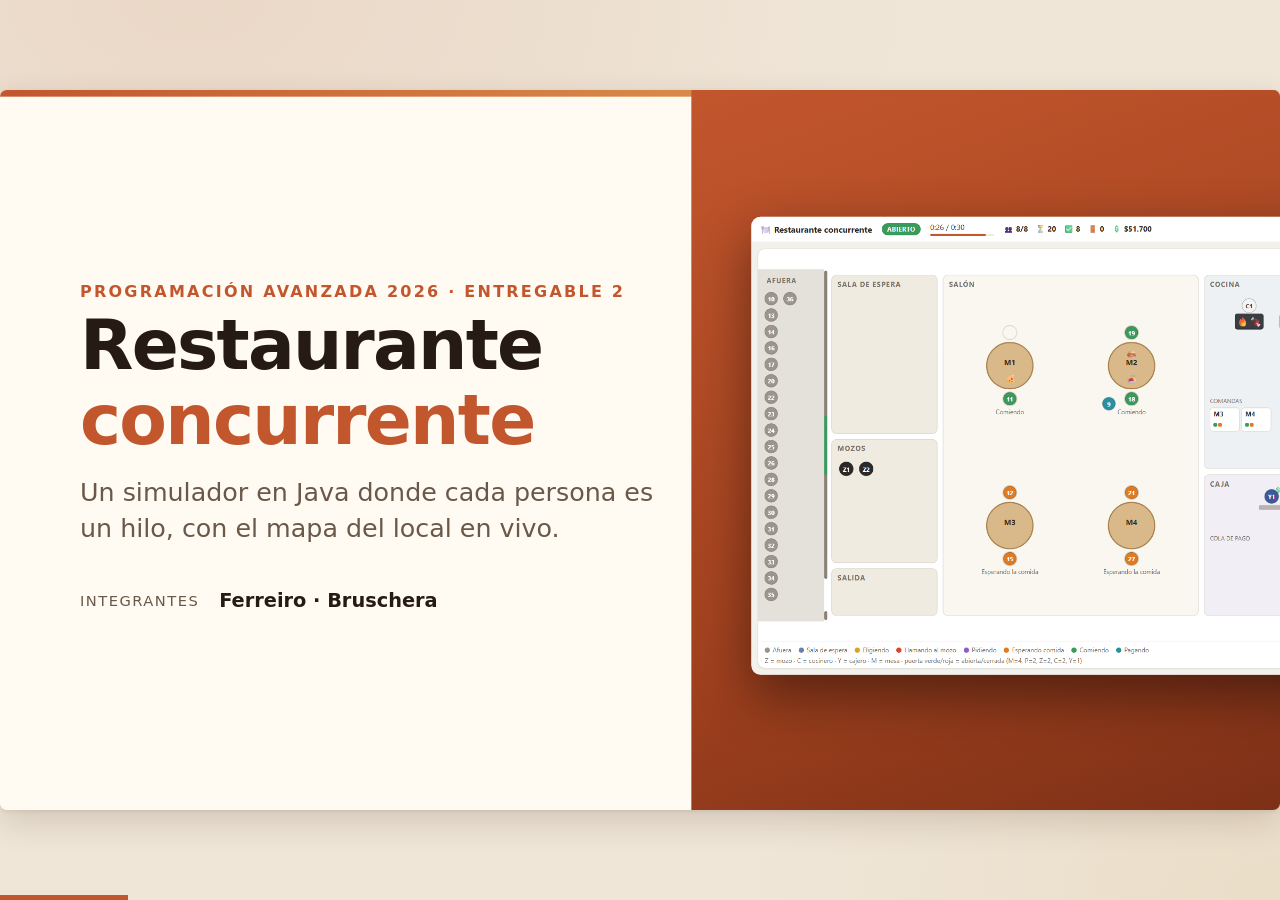
==== commit 6e607203: "Presentación acotada a 10 minutos - Recorrido principal de 10 slides centrado en los requerimientos " ====
--- a/presentacion/index.html
+++ b/presentacion/index.html
@@ -27,43 +27,16 @@
   </div>
   <aside class="notes"><ul>
     <li>Presentarnos. Vamos a mostrar qué diseñamos y, sobre todo, cómo aplicamos cada herramienta de concurrencia.</li>
-    <li>No repetimos la consigna: vamos directo a las decisiones.</li>
+    <li>No repetimos la consigna: vamos directo a las decisiones. Son 10 minutos: 8 slides y la demo al final.</li>
   </ul></aside>
 </section>
 
 <!-- ===================================================================== 2 -->
-<section class="slide" data-titulo="Qué diseñamos">
-  <p class="kicker rev">Introducción</p>
-  <h2 class="rev">Qué diseñamos</h2>
-  <div class="cols c2-r">
-    <div class="stack">
-      <ul class="b sm">
-        <li class="rev">Cada <b>cliente, mozo, cocinero y cajero es un hilo</b>: un <span class="k">Runnable</span> que corre en un pool de <span class="k">Executors</span>.</li>
-        <li class="rev">Se coordinan con <b>recursos compartidos</b> (monitores, locks, semáforo, barreras) y <b>colas de mensajes</b>.</li>
-        <li class="rev">A los T ms el local <b>cierra en orden</b>: nadie queda colgado y no queda ningún hilo vivo.</li>
-        <li class="rev">Cada cambio genera una foto inmutable del estado, que va al <b>log</b>, a la <b>consola</b> y al <b>mapa web en vivo</b> (SSE).</li>
-      </ul>
-      <div class="big rev">
-        <div><b>4</b><span>roles concurrentes</span></div>
-        <div><b>7</b><span>pools de hilos</span></div>
-        <div><b>10</b><span>invariantes verificados</span></div>
-      </div>
-    </div>
-    <div class="shot rev" style="align-self:center"><img src="img/vista-general.png" alt="Vista general de la simulación: afuera, sala, salón, cocina y caja">
-      <span class="cap">Simulación real · T = 0:26 · 8/8 adentro, 20 esperando afuera</span></div>
-  </div>
-  <aside class="notes"><ul>
-    <li>Recorrer el mapa: afuera (fila de la puerta), sala de espera (grupos de a P), salón con M mesas, mozos, cocina con comandas y caja.</li>
-    <li>Cada ficha es un hilo real; el mapa se dibuja con los snapshots que manda el Display.</li>
-  </ul></aside>
-</section>
-
-<!-- ===================================================================== 3 -->
-<section class="slide" data-titulo="Arquitectura">
-  <p class="kicker rev">Arquitectura</p>
-  <h2 class="rev">Actores = hilos · recursos compartidos · mensajes</h2>
-  <div class="rev" style="flex:1;display:flex;align-items:center">
-  <svg class="diag" viewBox="0 0 1760 700" role="img" aria-label="Flujo de mensajes entre los actores y los recursos">
+<section class="slide" data-titulo="Cómo modelamos el problema">
+  <p class="kicker rev">Nuestro diseño</p>
+  <h2 class="rev">Cómo modelamos el problema</h2>
+  <div class="rev" style="display:flex;justify-content:center">
+  <svg class="diag" style="width:1300px;height:auto;flex:none" viewBox="0 0 1760 700" role="img" aria-label="Flujo de mensajes entre los actores y los recursos">
     <defs>
       <marker id="fl" viewBox="0 0 10 10" refX="9" refY="5" markerWidth="7" markerHeight="7" orient="auto-start-reverse"><path d="M0,0 L10,5 L0,10 z" fill="#9b8672"/></marker>
       <marker id="flA" viewBox="0 0 10 10" refX="9" refY="5" markerWidth="7" markerHeight="7" orient="auto-start-reverse"><path d="M0,0 L10,5 L0,10 z" fill="#c2562d"/></marker>
@@ -119,55 +92,60 @@
     <g class="capa-puntos"></g>
   </svg>
   </div>
-  <div class="chips rev" style="margin-top:10px">
-    <span class="chip"><svg width="22" height="22"><rect width="22" height="22" rx="5" fill="#3a2b21"/></svg> hilo (actor)</span>
-    <span class="chip"><svg width="22" height="22"><rect width="22" height="22" rx="5" fill="#dde6f3" stroke="#355f9c" stroke-width="3"/></svg> monitor</span>
-    <span class="chip"><svg width="22" height="22"><rect width="22" height="22" rx="5" fill="#fff" stroke="#261b14" stroke-width="3"/></svg> lock / semáforo</span>
-    <span class="chip"><svg width="22" height="22"><rect width="22" height="22" rx="5" fill="#f6e6c4" stroke="#b97c0c" stroke-width="3"/></svg> cola bloqueante</span>
-  </div>
-  <aside class="notes"><ul>
+  <div class="cols rev" style="grid-template-columns:repeat(4,1fr);gap:20px;flex:none;margin-top:14px">
+    <div class="card" style="padding:16px 20px"><h3 style="font-size:24px;margin-bottom:6px">Cada persona es un hilo</h3><p style="font-size:20px;line-height:1.35;margin:0">Se coordinan con recursos compartidos y colas; nadie conoce a los demás hilos.</p></div>
+    <div class="card" style="padding:16px 20px"><h3 style="font-size:24px;margin-bottom:6px">“Ya pidió” = el mozo tomó el pedido</h3><p style="font-size:20px;line-height:1.35;margin:0">Eso decide quién se va y quién se queda cuando cierra el local.</p></div>
+    <div class="card" style="padding:16px 20px"><h3 style="font-size:24px;margin-bottom:6px">Mozos sin mesa asignada</h3><p style="font-size:20px;line-height:1.35;margin:0">Una cola con prioridad: servir, después tomar pedidos, después limpiar.</p></div>
+    <div class="card" style="padding:16px 20px"><h3 style="font-size:24px;margin-bottom:6px">Los cocineros reparten un pedido</h3><p style="font-size:20px;line-height:1.35;margin:0">Pedidos en orden de llegada, plato por plato. La mesa se libera recién al limpiarla.</p></div>
+  </div>
+  <aside class="notes"><ul>
+    <li>Qué diseñamos: cada cliente, mozo, cocinero y cajero es un hilo (un Runnable en un pool); se coordinan con recursos compartidos y colas de mensajes.</li>
     <li>Arriba, el recorrido del cliente: puerta (semáforo), sala (monitor), mesa (monitor + barrera).</li>
     <li>Al medio, el circuito de trabajo: la barrera encola TOMAR_PEDIDO, el mozo lleva el pedido a la cocina, el cocinero que completa el pedido encola SERVIR.</li>
     <li>A la izquierda, el pago: cola única de caja y un CompletableFuture que el cajero completa.</li>
     <li>Abajo, la visualización: todos notifican a EstadoRestaurante, que encola eventos para el único hilo Display.</li>
+    <li>Colores del diagrama: oscuro = hilo, azul = monitor, borde negro = lock o semáforo, amarillo = cola bloqueante. Debajo de cada actor figura su pool.</li>
+    <li>Las cuatro tarjetas son nuestras decisiones de diseño: son interpretaciones del enunciado, no vienen dadas.</li>
+  </ul></aside>
+</section>
+
+<!-- ===================================================================== 3 -->
+<section class="slide" data-titulo="Exclusión mutua">
+  <p class="kicker rev">Memoria compartida segura</p>
+  <h2 class="rev">Exclusión mutua: cinco herramientas</h2>
+  <div class="cols c2-l">
+    <table class="t sm rev" style="align-self:start">
+      <tr><th>Herramienta</th><th>Dónde</th><th>Por qué esa</th></tr>
+      <tr><td><span class="k">synchronized</span></td><td><span class="cls">Mesa</span> · <span class="cls">SalaDeEspera</span></td><td>Monitor: varias condiciones sobre un mismo estado, con <span class="k">wait</span>/<span class="k">notifyAll</span></td></tr>
+      <tr><td><span class="k">ReentrantLock</span> + <span class="k">Condition</span></td><td><span class="cls">Cocina</span></td><td>Buscar un plato pendiente y marcarlo es <b>una</b> operación atómica. Lock justo</td></tr>
+      <tr><td><span class="k">ReentrantReadWriteLock</span></td><td><span class="cls">EstadoRestaurante</span></td><td>Cambio + foto + evento bajo el write lock; las lecturas se comparten</td></tr>
+      <tr><td><span class="k">Semaphore(P·M)</span></td><td>la puerta</td><td>Capacidad limitada: el resto espera afuera</td></tr>
+      <tr><td>Clases atómicas</td><td><span class="k">abierto</span> · <span class="k">platosPendientes</span> · <span class="cls">Contadores</span></td><td>Banderas y contadores sin lock (CAS), siempre visibles</td></tr>
+    </table>
+    <div class="stack">
+      <pre class="code xs rev" data-src="Cocina.tomarPlato">lock.lock();
+try {
+    while (true) {
+        Plato plato = ⟦primerPlatoPendiente()⟧;
+        if (plato != null) { /* … */ return plato; }
+        if (cerrada) return null;
+        ⟦hayPlatos.await();⟧
+    }
+} finally { lock.unlock(); }</pre>
+      <ul class="b sm">
+        <li class="rev"><b>Un lock por recurso</b>, no uno global: un lock global sería correcto, pero serializa a todos los actores.</li>
+        <li class="rev">Todo <span class="k">unlock()</span> y <span class="k">release()</span> va en un <span class="k">finally</span>.</li>
+      </ul>
+    </div>
+  </div>
+  <aside class="notes"><ul>
+    <li>La consigna pide al menos dos; usamos cinco porque cada recurso tiene una forma distinta. Un renglón por herramienta, sin detenerse.</li>
+    <li>El ejemplo es la cocina: el cocinero no saca el primer pedido, toma un plato pendiente del primer pedido que tenga uno. Por eso varios cocineros reparten un mismo pedido y una BlockingQueue no alcanzaba.</li>
+    <li>Si preguntan por alguna en detalle, cada una tiene su slide en el anexo.</li>
   </ul></aside>
 </section>
 
 <!-- ===================================================================== 4 -->
-<section class="slide" data-titulo="Monitores con synchronized">
-  <p class="kicker rev">Exclusión mutua · 1</p>
-  <h2 class="rev"><span class="k" style="font-size:.9em">synchronized</span> + monitores <span class="sub">Mesa · SalaDeEspera</span></h2>
-  <div class="cols c2">
-    <div class="stack">
-      <ul class="b sm">
-        <li class="rev"><span class="cls">Mesa</span>: estado + condiciones (<span class="k">pedidoTomado</span>, <span class="k">servida</span>, <span class="k">cancelada</span>) bajo el lock intrínseco.
-          <span class="why">Clientes, mozos y el coordinador las leen y modifican.</span></li>
-        <li class="rev"><span class="cls">SalaDeEspera</span>: arma grupos de a P en FIFO y tiene su propia lista de mesas libres.</li>
-        <li class="rev"><b>Un lock por recurso</b>, no uno global. Un lock global sería correcto, pero serializa a todos los actores.</li>
-        <li class="rev">Nadie toca ese estado desde afuera: <b>patrón Monitor</b>.</li>
-      </ul>
-      <pre class="code xs rev" data-src="Mesa.java">public synchronized void servir(int mozoId) {
-    servida = true;
-    estadoMesa = EstadoMesa.COMIENDO;
-    estado.notificar(/* … */);
-    ⟦notifyAll();⟧   // despierta a los que esperan la comida
-}</pre>
-    </div>
-    <div class="stack">
-      <div class="shot crop rev" style="--x:140;--y:100;--z:1.1;width:770px;height:400px">
-        <img src="img/sala-grupo-completo.png" alt="Sala de espera con un grupo completo esperando mesa">
-        <span class="cap">Grupo 5 [9, 11] completo espera mesa · la mesa 1 se está limpiando</span>
-      </div>
-      <div class="callout rev">El grupo recién consigue mesa cuando un mozo termina de limpiar y llama a <span class="k">sala().mesaLiberada(mesa)</span>, <b>después</b> de salir del monitor de la mesa.</div>
-    </div>
-  </div>
-  <aside class="notes"><ul>
-    <li>Elegimos monitor para Mesa porque tiene varias condiciones sobre el mismo estado y varios tipos de hilos que esperan.</li>
-    <li>La sala no toca el monitor de las mesas: tiene su propia lista. Eso evita locks anidados (lo retomamos en deadlocks).</li>
-  </ul></aside>
-</section>
-
-<!-- ===================================================================== 5 -->
 <section class="slide" data-titulo="wait / notifyAll">
   <p class="kicker rev">Sincronización por condición</p>
   <h2 class="rev"><span class="k" style="font-size:.9em">wait()</span> / <span class="k" style="font-size:.9em">notifyAll()</span>: siempre dentro de un <span class="k" style="font-size:.9em">while</span></h2>
@@ -192,131 +170,15 @@
         <li class="rev"><b>¿Por qué <span class="k">notifyAll</span>?</b> En la misma mesa esperan hilos por condiciones distintas (mozo, comida, cierre). Con <span class="k">notify</span> se podría despertar al hilo equivocado.</li>
         <li class="rev"><b>Elegir el menú</b> usa <span class="k">wait(timeout)</span> en lugar de <span class="k">sleep</span>: el <span class="k">notifyAll</span> de <span class="k">cerrar()</span> lo corta enseguida.</li>
       </ul>
-      <pre class="code xs rev" data-src="Mesa.elegir">while (!cancelada
-        &amp;&amp; (resta = limite - System.nanoTime()) > 0) {
-    TimeUnit.NANOSECONDS.timedWait(this, resta);
-}</pre>
     </div>
   </div>
   <aside class="notes"><ul>
     <li>El wait libera el monitor: por eso el mozo puede entrar a tomarPedido mientras los clientes esperan.</li>
-    <li>Un sleep no se puede despertar sin interrumpir el hilo; el wait con timeout sí, con el notifyAll del cierre.</li>
-  </ul></aside>
-</section>
-
-<!-- ===================================================================== 6 -->
-<section class="slide" data-titulo="ReentrantLock + Condition">
-  <p class="kicker rev">Exclusión mutua · 2</p>
-  <h2 class="rev"><span class="k" style="font-size:.9em">ReentrantLock</span> + <span class="k" style="font-size:.9em">Condition</span> <span class="sub">Cocina</span></h2>
-  <div class="cols c2-l">
-    <div class="stack">
-      <pre class="code sm rev" data-src="Cocina.tomarPlato">lock.lock();
-try {
-    while (true) {
-        Plato plato = ⟦primerPlatoPendiente()⟧;
-        if (plato != null) {
-            plato.empezarACocinar(cocineroId);   /* … */
-            return plato;
-        }
-        if (cerrada) return null;
-        ⟦hayPlatos.await();⟧
-    }
-} finally { lock.unlock(); }</pre>
-      <ul class="b xs">
-        <li class="rev">El cocinero no “saca el primero”: toma un plato <b>PENDIENTE</b> del primer pedido que tenga uno, <b>sin sacar el pedido</b>. Buscar y marcar es atómico; una <span class="k">BlockingQueue</span> no alcanza.</li>
-        <li class="rev"><b>Varios cocineros reparten el mismo pedido.</b></li>
-        <li class="rev"><span class="k">ReentrantLock(true)</span> justo · <span class="k">signalAll()</span> en <span class="k">recibirPedido</span> y <span class="k">cerrar</span> · <span class="k">unlock()</span> en <span class="k">finally</span>.</li>
-      </ul>
-    </div>
-    <div class="shot crop rev" style="--x:845;--y:60;--z:1.15;width:673px;height:690px;align-self:start">
-      <img src="img/sala-y-cocina-mismo-pedido.png" alt="Dos cocineros cocinando platos del mismo pedido">
-      <span class="ring" style="left:9px;top:59px;width:300px;height:125px"></span>
-      <span class="cap">C1 y C2 cocinan Milanesa del mismo pedido #12 (mesa 4)</span>
-    </div>
-  </div>
-  <aside class="notes"><ul>
-    <li>Mostrar en la captura: los dos cocineros con el mismo pedido #12 y la comanda M4 con dos puntos naranjas.</li>
-    <li>La Condition con nombre (hayPlatos) es más clara que un wait genérico, y el await también va en un bucle.</li>
-  </ul></aside>
-</section>
-
-<!-- ===================================================================== 7 -->
-<section class="slide" data-titulo="ReentrantReadWriteLock">
-  <p class="kicker rev">Exclusión mutua · 3</p>
-  <h2 class="rev"><span class="k" style="font-size:.9em">ReentrantReadWriteLock</span> <span class="sub">EstadoRestaurante</span></h2>
-  <div class="cols c2-l">
-    <div class="stack">
-      <pre class="code xs rev" data-src="EstadoRestaurante.notificar">lock.writeLock().lock();
-try {
-    if (cambio != null) cambio.aplicar(vista);           // 1
-    long seq = ++secuencia;
-    long t = tiempoMs();
-    Snapshot foto = vista.foto(seq, t, tiempoTotalMs);     // 2
-    colaEventos.add(new Evento(seq, t, actor, descripcion, foto)); // 3
-} finally { lock.writeLock().unlock(); }</pre>
-      <div class="callout rev">Los tres pasos (1 aplicar el cambio · 2 sacar la foto · 3 encolar el evento) son <b>atómicos</b>: el orden de la cola es igual al orden real de los cambios, y cada evento lleva el estado del momento exacto en que se produjo.</div>
-    </div>
-    <div class="stack">
-      <svg class="diag rev" viewBox="0 0 640 360" role="img" aria-label="Escritores y lectores del estado">
-        <g class="n actor"><rect x="0" y="20" width="230" height="80" rx="12"/><text class="t1" x="115" y="57" text-anchor="middle" style="font-size:23px">Todos los actores</text><text class="s" x="115" y="84" text-anchor="middle">notificar()</text></g>
-        <g class="n"><rect x="0" y="240" width="230" height="96" rx="12"/><text class="t1" x="115" y="278" text-anchor="middle" style="font-size:22px">Servidor web</text><text class="s" x="115" y="306" text-anchor="middle">/estado</text><text class="s" x="115" y="328" text-anchor="middle">+ invariantes</text></g>
-        <g class="n hoja"><rect x="370" y="120" width="260" height="120" rx="14"/><text class="t1" x="500" y="168" text-anchor="middle" style="font-size:24px">Vista</text><text class="s" x="500" y="198" text-anchor="middle">privada</text><text class="s" x="500" y="222" text-anchor="middle">solo con el lock</text></g>
-        <path id="rw1" class="e acc" d="M230,60 C300,60 310,150 368,160" marker-end="url(#flA)" data-flujo="#c2562d,1.4,3"/>
-        <path id="rw2" class="e" d="M370,205 C310,215 300,288 232,288" marker-end="url(#fl)" data-flujo="#355f9c,2,2"/>
-        <text class="lbl acc" x="280" y="40">writeLock: exclusivo</text>
-        <text class="lbl" x="268" y="330">readLock: compartido</text>
-      </svg>
-      <ul class="b sm">
-        <li class="rev"><b>Muchos escritores</b> (cada cambio de cada actor) y <b>lectores esporádicos</b> (<span class="k">snapshotActual()</span>).</li>
-        <li class="rev">Varios lectores leen a la vez sin bloquearse entre ellos.</li>
-        <li class="rev">Es un <b>lock hoja</b>: con él tomado no se toma ningún otro lock.</li>
-      </ul>
-    </div>
-  </div>
-  <aside class="notes"><ul>
-    <li>Este es el único punto de notificación del sistema: por eso el Display puede garantizar el orden.</li>
-    <li>El número de secuencia se asigna bajo el write lock, en el mismo paso en que se encola.</li>
-  </ul></aside>
-</section>
-
-<!-- ===================================================================== 8 -->
-<section class="slide" data-titulo="Semaphore y clases atómicas">
-  <p class="kicker rev">Exclusión mutua · 4 y 5</p>
-  <h2 class="rev"><span class="k" style="font-size:.9em">Semaphore</span> de la puerta · clases atómicas</h2>
-  <div class="cols c2">
-    <div class="stack">
-      <h3 class="rev">La puerta: <span class="k">new Semaphore(P·M, true)</span></h3>
-      <pre class="code sm rev" data-src="Restaurante.esperarParaEntrar">while (abierto.get()) {
-    if (puerta.⟦tryAcquire⟧(Config.ESPERA_PUERTA_MS,
-                          TimeUnit.MILLISECONDS)) {
-        return true;
-    }
-}
-return false;   // cerraron mientras esperaba afuera</pre>
-      <ul class="b sm">
-        <li class="rev">Hay P·M permisos: los demás esperan afuera. Es <b>justo</b>.</li>
-        <li class="rev"><span class="k">tryAcquire</span> con timeout (100 ms) en lugar de <span class="k">acquire()</span>: el cliente <b>se entera del cierre</b> y se va.</li>
-        <li class="rev"><span class="k">release()</span> en el <span class="k">finally</span> de <span class="k">Cliente.run</span>: el permiso siempre vuelve.</li>
-      </ul>
-    </div>
-    <div class="stack">
-      <h3 class="rev">Atómicos: CAS, sin locks y visibles</h3>
-      <table class="t sm rev">
-        <tr><th>Dónde</th><th>Para qué</th></tr>
-        <tr><td><span class="k">Restaurante.abierto</span><br><span class="muted">AtomicBoolean</span></td><td><span class="k">compareAndSet(true, false)</span>: el cierre se anuncia <b>una sola vez</b></td></tr>
-        <tr><td><span class="k">Pedido.platosPendientes</span><br><span class="muted">AtomicInteger</span></td><td><span class="k">decrementAndGet() == 0</span>: solo el cocinero del último plato avisa al mozo</td></tr>
-        <tr><td><span class="k">Contadores</span><br><span class="muted">AtomicInteger</span></td><td>generados, entraron, pagaron… para los invariantes</td></tr>
-        <tr><td><span class="k">Caja.recaudacion</span> · <span class="k">ColaMozos.secuencia</span><br><span class="muted">AtomicLong</span></td><td>recaudación · orden FIFO a igual prioridad</td></tr>
-      </table>
-    </div>
-  </div>
-  <aside class="notes"><ul>
-    <li>Consecuencia aceptada: al vencer el timeout, el cliente vuelve a la fila del semáforo, así que el orden de los de afuera es aproximadamente FIFO.</li>
-    <li>Si consigue permiso justo cuando cierran, SalaDeEspera.ingresar lo rechaza dentro del monitor y el cliente devuelve el permiso.</li>
-  </ul></aside>
-</section>
-
-<!-- ===================================================================== 9 -->
+    <li>Un sleep no se puede despertar sin interrumpir el hilo; el wait con timeout sí, con el notifyAll del cierre. En el código es Mesa.elegir, con TimeUnit.NANOSECONDS.timedWait(this, resta) dentro de un while.</li>
+  </ul></aside>
+</section>
+
+<!-- ===================================================================== 5 -->
 <section class="slide" data-titulo="Barreras">
   <p class="kicker rev">Sincronización</p>
   <h2 class="rev">Barreras: <span class="k" style="font-size:.9em">CyclicBarrier</span> y <span class="k" style="font-size:.9em">CountDownLatch</span></h2>
@@ -328,15 +190,11 @@
     estadoMesa = EstadoMesa.ESPERANDO_MOZO;
     colaMozos.encolar(TipoTarea.TOMAR_PEDIDO, this, /* … */);
 }</pre>
-      <ul class="b xs">
+      <ul class="b sm">
         <li class="rev"><b>Una barrera de P partes por mesa.</b> Nadie llama al mozo hasta que eligieron los P; la <b>acción de barrera</b> lo llama una sola vez.</li>
         <li class="rev"><b>Cíclica:</b> se reutiliza con cada grupo que ocupa la mesa. Si se rompe, se cancela la ocupación y se hace <span class="k">reset()</span> al limpiar.</li>
-        <li class="rev"><span class="k">esperarCompaneros()</span> <b>no</b> es <span class="k">synchronized</span>: si lo fuera, el primero esperaría en la barrera con el monitor tomado y los demás no podrían llegar a ella.</li>
-      </ul>
-      <div class="cols c2 rev" style="gap:20px;flex:none">
-        <div class="card" style="padding:20px 26px"><h3 style="font-size:26px"><span class="k">senalCierre</span> (1)</h3><p style="font-size:22px">El temporizador hace <span class="k">countDown</span> en T. El coordinador espera con <span class="k">await()</span>; el <span class="k">GeneradorClientes</span>, con <span class="k">await(tp)</span> en vez de <span class="k">sleep</span>.</p></div>
-        <div class="card" style="padding:20px 26px"><h3 style="font-size:26px"><span class="k">empleadosTerminados</span> (Z+C+Y)</h3><p style="font-size:22px">Cada empleado hace <span class="k">countDown</span> en su <span class="k">finally</span>. El coordinador sabe cuándo terminaron todos.</p></div>
-      </div>
+        <li class="rev"><span class="k">CountDownLatch</span>, dos: <span class="k">senalCierre</span> (el temporizador avisa que llegó T) y <span class="k">empleadosTerminados</span> (Z+C+Y: el coordinador espera a todo el personal).</li>
+      </ul>
     </div>
     <div class="shot crop rev" style="--x:365;--y:170;--z:1.2;width:570px;height:624px;align-self:start">
       <img src="img/barrera-mozo-tomando-pedido.png" alt="Mesas en distintas fases: eligiendo, mozo tomando el pedido, esperando comida">
@@ -347,52 +205,15 @@
   <aside class="notes"><ul>
     <li>Es exactamente la regla: luego de que los P eligen, llaman al mozo. Por eso preferimos CyclicBarrier a Phaser: P es fijo.</li>
     <li>En el cierre, los cancelados también atraviesan la barrera, así que nunca queda un await colgado.</li>
-  </ul></aside>
-</section>
-
-<!-- ===================================================================== 10 -->
-<section class="slide" data-titulo="Pasaje de mensajes">
-  <p class="kicker rev">Comunicación entre hilos</p>
-  <h2 class="rev">Pasaje de mensajes con <span class="k" style="font-size:.9em">BlockingQueue</span></h2>
-  <div class="cols c2-l">
-    <div class="stack">
-      <div class="card acc rev">
-        <h3><span class="cls">ColaMozos</span> · <span class="k">PriorityBlockingQueue&lt;TareaMozo&gt;</span></h3>
-        <div class="chips" style="margin:8px 0 14px">
-          <span class="chip"><span class="badge">0</span> SERVIR</span>
-          <span class="chip"><span class="badge y">1</span> TOMAR_PEDIDO</span>
-          <span class="chip"><span class="badge b">2</span> LIMPIAR</span>
-          <span class="chip"><span class="badge g">3</span> FIN</span>
-        </div>
-        <p style="font-size:24px;line-height:1.4">La comida lista se enfría; tomar pedidos alimenta la cocina; limpiar puede esperar. A igual prioridad, FIFO por <span class="k">secuencia</span>, así que la inanición queda acotada.</p>
-      </div>
-      <pre class="code sm rev" data-src="TareaMozo.compareTo">int porPrioridad = Integer.compare(tipo.prioridad(),
-                                   otra.tipo.prioridad());
-return porPrioridad != 0 ? porPrioridad
-                         : Long.compare(secuencia, otra.secuencia);</pre>
-      <div class="cols c2 rev" style="gap:20px;flex:none">
-        <div class="card"><h3 style="font-size:26px"><span class="cls">Caja</span> · <span class="k">LinkedBlockingQueue&lt;Pago&gt;</span></h3><p style="font-size:23px">Fila <b>única</b>: el primer cajero libre atiende al primero de la cola.</p></div>
-        <div class="card"><h3 style="font-size:26px"><span class="k">colaEventos</span> · <span class="k">LinkedBlockingQueue&lt;Evento&gt;</span></h3><p style="font-size:23px">Un solo consumidor (el Display), así que se procesa en orden.</p></div>
-      </div>
-    </div>
-    <div class="stack">
-      <div class="shot crop rev" style="--x:815;--y:478;--z:1.75;width:560px;height:480px">
-        <img src="img/caja-cola-pago.png" alt="Caja con clientes en la cola de pago">
-        <span class="cap">Y1 cobra · los clientes 7 y 8 en la cola de pago</span>
-      </div>
-      <div class="callout green rev">Todas son <b>ilimitadas</b>: <span class="k">put</span>/<span class="k">add</span> nunca bloquea. <span class="k">take()</span> deja al consumidor dormido, sin espera activa.</div>
-    </div>
-  </div>
-  <aside class="notes"><ul>
-    <li>Pasaje de mensajes: no se comparte estado mutable; los mensajes (TareaMozo, Pago, Evento) son inmutables.</li>
-    <li>Que sean ilimitadas es clave para no tener deadlocks: se puede encolar con el monitor de una mesa tomado.</li>
-  </ul></aside>
-</section>
-
-<!-- ===================================================================== 11 -->
+    <li>Detalle si preguntan: esperarCompaneros() no es synchronized; si lo fuera, el primero esperaría en la barrera con el monitor tomado y los demás no podrían llegar.</li>
+    <li>senalCierre: el coordinador espera con await() y el generador de clientes con await(tp) en vez de sleep. empleadosTerminados: cada empleado hace countDown en su finally.</li>
+  </ul></aside>
+</section>
+
+<!-- ===================================================================== 6 -->
 <section class="slide" data-titulo="Productor-Consumidor">
-  <p class="kicker rev">Patrón principal</p>
-  <h2 class="rev">Productor-Consumidor</h2>
+  <p class="kicker rev">Pasaje de mensajes · patrón principal</p>
+  <h2 class="rev">Pasaje de mensajes: Productor-Consumidor</h2>
   <div class="cols c2">
     <div class="stack">
       <svg class="diag rev" viewBox="0 0 900 420" role="img" aria-label="Productores, cola de prioridad y mozos consumidores">
@@ -414,10 +235,10 @@
       </svg>
       <table class="t sm rev">
         <tr><th>Productores</th><th>Búfer</th><th>Consumidores</th></tr>
-        <tr><td>Mesas · cocineros · clientes</td><td><span class="k">ColaMozos</span></td><td>Z mozos</td></tr>
-        <tr><td>Clientes</td><td><span class="k">Caja</span></td><td>Y cajeros</td></tr>
+        <tr><td>Mesas · cocineros · clientes</td><td><span class="k">ColaMozos</span> · <span class="muted">PriorityBlockingQueue</span></td><td>Z mozos</td></tr>
+        <tr><td>Clientes</td><td><span class="k">Caja</span> · <span class="muted">LinkedBlockingQueue</span></td><td>Y cajeros</td></tr>
         <tr><td>Mozos</td><td><span class="k">Cocina</span> (lock + Condition)</td><td>C cocineros</td></tr>
-        <tr><td>Todos los actores</td><td><span class="k">colaEventos</span></td><td>1 Display</td></tr>
+        <tr><td>Todos los actores</td><td><span class="k">colaEventos</span> · <span class="muted">LinkedBlockingQueue</span></td><td>1 Display</td></tr>
       </table>
     </div>
     <div class="stack">
@@ -433,97 +254,58 @@
     </div>
   </div>
   <aside class="notes"><ul>
-    <li>Aparece en cuatro lugares; en la cocina el búfer es una lista con lock + Condition (variante de la cátedra: buffer con exclusión mutua + espera por condición).</li>
+    <li>Las colas bloqueantes son nuestra herramienta de pasaje de mensajes: los hilos no comparten estado, se pasan mensajes inmutables (TareaMozo, Pago, Evento).</li>
+    <li>La de mozos es de prioridad: 0 SERVIR, 1 TOMAR_PEDIDO, 2 LIMPIAR, 3 FIN; a igual prioridad, FIFO.</li>
+    <li>El patrón aparece en cuatro lugares; en la cocina el búfer es una lista con lock + Condition (variante de la cátedra: buffer con exclusión mutua + espera por condición).</li>
     <li>Los puntos de colores son las prioridades: rojo SERVIR, amarillo TOMAR_PEDIDO, azul LIMPIAR.</li>
   </ul></aside>
 </section>
 
-<!-- ===================================================================== 12 -->
-<section class="slide" data-titulo="Pools de hilos">
-  <p class="kicker rev">Working Threads</p>
-  <h2 class="rev">Pools de hilos con <span class="k" style="font-size:.9em">Executors</span></h2>
-  <div class="cols c2-l">
-    <table class="t rev" style="align-self:start">
-      <tr><th>Pool</th><th>Hilos</th><th>Tarea</th></tr>
-      <tr><td><span class="k">newFixedThreadPool(Z)</span></td><td>Z</td><td><span class="cls">Mozo</span></td></tr>
-      <tr><td><span class="k">newFixedThreadPool(C)</span></td><td>C</td><td><span class="cls">Cocinero</span></td></tr>
-      <tr><td><span class="k">newFixedThreadPool(Y)</span></td><td>Y</td><td><span class="cls">Cajero</span></td></tr>
-      <tr><td><span class="k">newCachedThreadPool()</span></td><td>1 por cliente activo</td><td><span class="cls">Cliente</span></td></tr>
-      <tr><td><span class="k">newSingleThreadExecutor()</span></td><td>1</td><td><span class="cls">GeneradorClientes</span></td></tr>
-      <tr><td><span class="k">newSingleThreadExecutor()</span></td><td>1</td><td><span class="cls">Display</span> <span class="muted">(garantiza el orden)</span></td></tr>
-      <tr><td><span class="k">newScheduledThreadPool(1)</span></td><td>1</td><td>temporizador de T</td></tr>
-      <tr><td><span class="k">newCachedThreadPool()</span></td><td>variable (daemon)</td><td><span class="cls">ServidorWeb</span> (HTTP y SSE)</td></tr>
-    </table>
-    <div class="stack">
-      <ul class="b sm">
-        <li class="rev"><b>Fijo</b> para el personal: es una cantidad conocida. <b>Cached</b> para los clientes: es una cantidad variable.</li>
-        <li class="rev">Se separa la gestión de los hilos de la lógica de cada actor.</li>
-        <li class="rev"><span class="cls">FabricaHilos</span>: nombres legibles (<span class="k">mozo-1</span>), <span class="k">UncaughtExceptionHandler</span> y registro de los hilos para comprobar que <b>ninguno quedó vivo</b>.</li>
-        <li class="rev">Cierre con <span class="k">shutdown()</span> + <span class="k">awaitTermination()</span>, con tiempo máximo y <span class="k">volcarHilos()</span> como red de seguridad.</li>
-      </ul>
-      <pre class="code xs rev" data-src="Simulacion.correr">temporizador.schedule(senalCierre::countDown,
-                      p.t(), TimeUnit.MILLISECONDS);</pre>
-    </div>
-  </div>
-  <aside class="notes"><ul>
+<!-- ===================================================================== 7 -->
+<section class="slide" data-titulo="Pools y excepciones">
+  <p class="kicker rev">Working Threads · buenas prácticas</p>
+  <h2 class="rev">Pools de hilos y manejo de excepciones</h2>
+  <div class="cols c2">
+    <div class="stack">
+      <table class="t sm rev">
+        <tr><th>Pool de <span class="k">Executors</span></th><th>Para</th></tr>
+        <tr><td><span class="k">newFixedThreadPool(Z / C / Y)</span></td><td>Mozos, cocineros y cajeros: cantidad fija</td></tr>
+        <tr><td><span class="k">newCachedThreadPool()</span></td><td>Clientes: cantidad variable</td></tr>
+        <tr><td><span class="k">newSingleThreadExecutor()</span></td><td><span class="cls">Display</span>: un solo hilo garantiza el orden</td></tr>
+        <tr><td><span class="k">newScheduledThreadPool(1)</span></td><td>Temporizador de T</td></tr>
+      </table>
+      <ul class="b sm">
+        <li class="rev">Separan la gestión de los hilos de la lógica de cada actor.</li>
+        <li class="rev">Cierre con <span class="k">shutdown()</span> + <span class="k">awaitTermination()</span>, sin <span class="k">System.exit</span>.</li>
+      </ul>
+    </div>
+    <div class="stack">
+      <h3 class="rev">Qué pasa cuando algo falla</h3>
+      <pre class="code xs rev" data-src="Mozo.run">} catch (InterruptedException e) {
+    ⟦Thread.currentThread().interrupt();⟧
+} finally {
+    /* avisa que terminó · countDown del latch */
+}</pre>
+      <ul class="b sm">
+        <li class="rev"><span class="k">InterruptedException</span>: se restaura la bandera y el hilo termina en orden.</li>
+        <li class="rev"><span class="k">finally</span> en todo <span class="k">unlock()</span>, <span class="k">release()</span> y <span class="k">countDown()</span>: nada queda tomado.</li>
+        <li class="rev"><span class="cls">FabricaHilos</span> pone un <span class="k">UncaughtExceptionHandler</span>: lo inesperado va a la consola y al log.</li>
+        <li class="rev">Un error en un evento no mata al <span class="cls">Display</span>: lo registra y sigue.</li>
+      </ul>
+    </div>
+  </div>
+  <aside class="notes"><ul>
+    <li>Fijo para el personal porque la cantidad es conocida; cached para los clientes porque varía. El generador de clientes corre en otro newSingleThreadExecutor.</li>
     <li>El Display tiene que ser un único hilo: con dos consumidores se perdería el orden.</li>
-    <li>No usamos System.exit: el programa termina porque terminan todos los hilos no daemon, y eso se verifica.</li>
-  </ul></aside>
-</section>
-
-<!-- ===================================================================== 13 -->
-<section class="slide" data-titulo="Future/Promise y Poison Pill">
-  <p class="kicker rev">Patrones concurrentes</p>
-  <h2 class="rev">Future/Promise · Poison Pill</h2>
-  <div class="cols c2">
-    <div class="stack">
-      <h3 class="rev">El pago con <span class="k">CompletableFuture&lt;Ticket&gt;</span></h3>
-      <pre class="code sm rev" data-src="Caja / Cliente">// Cliente: deja el pago y recibe la promesa
-CompletableFuture&lt;Ticket&gt; futuro =
-        restaurante.caja().pagar(id, menu);
-final Ticket ticket = ⟦futuro.get()⟧;     // espera SU ticket
-
-// Cajero, en Caja.cobrar: resuelve la promesa
-pago.futuro().⟦complete(ticket)⟧;</pre>
-      <ul class="b sm">
-        <li class="rev">El cliente espera <b>su</b> resultado, sin buscarlo en una estructura compartida.</li>
-        <li class="rev">Completar el futuro <b>happens-before</b> el retorno de <span class="k">get()</span>.</li>
-      </ul>
-      <div class="rev" style="display:flex;gap:22px;align-items:center">
-        <div class="shot crop" style="--x:822;--y:486;--z:1.25;width:360px;height:225px;flex:none">
-          <img src="img/caja-cola-pago.png" alt="Cajero cobrando y clientes esperando su ticket">
-        </div>
-        <p class="muted" style="font-size:23px;line-height:1.35">Y1 cobra; los clientes 7 y 8 esperan, cada uno con <b>su</b> futuro.</p>
-      </div>
-    </div>
-    <div class="stack">
-      <h3 class="rev">Poison Pill: terminar después de lo pendiente</h3>
-      <table class="t sm rev">
-        <tr><th>Consumidor</th><th>Píldora</th></tr>
-        <tr><td>Mozos</td><td><span class="k">TareaMozo.fin()</span>, de prioridad <b>más baja</b>: primero limpian todo</td></tr>
-        <tr><td>Cajeros</td><td><span class="k">Pago.finDeTurno()</span></td></tr>
-        <tr><td>Display</td><td><span class="k">Evento.FIN</span></td></tr>
-        <tr><td>Cocineros</td><td>variante: <span class="k">Cocina.cerrar()</span>, con bandera + <span class="k">signalAll()</span></td></tr>
-      </table>
-      <div class="rev">
-        <p class="muted" style="font-size:22px;margin:6px 0 10px">Patrones aplicados en el proyecto</p>
-        <div class="chips">
-          <span class="chip">Productor-Consumidor</span><span class="chip">Monitor</span><span class="chip">Barrier</span>
-          <span class="chip">Working Threads</span><span class="chip">Future/Promise</span><span class="chip">Read-Write Lock</span><span class="chip">Poison Pill</span><span class="chip">Objeto inmutable</span>
-        </div>
-      </div>
-    </div>
-  </div>
-  <aside class="notes"><ul>
-    <li>Future/Promise: la promesa la crea Pago.de(...) y la resuelve el cajero; el cliente es quien consume.</li>
-    <li>La pill del mozo tiene prioridad FIN = 3, así que sale de la cola de prioridad después de todas las LIMPIAR.</li>
-  </ul></aside>
-</section>
-
-<!-- ===================================================================== 14 -->
+    <li>FabricaHilos además les pone nombre (mozo-1) y lleva la cuenta de los hilos creados, para verificar al final que ninguno quedó vivo.</li>
+    <li>Si la barrera de una mesa se rompe (BrokenBarrierException), se cancela esa ocupación y la barrera se reinicia al limpiar la mesa.</li>
+  </ul></aside>
+</section>
+
+<!-- ===================================================================== 8 -->
 <section class="slide" data-titulo="Cómo evitamos los deadlocks">
-  <p class="kicker rev">Seguridad en hilos</p>
-  <h2 class="rev">Cómo evitamos los deadlocks</h2>
+  <p class="kicker rev">Seguridad en hilos · deadlocks y visibilidad</p>
+  <h2 class="rev">Deadlocks y visibilidad</h2>
   <div class="cols" style="grid-template-columns:1.2fr .8fr;gap:44px">
     <div class="stack">
       <svg class="diag rev grande" viewBox="0 0 1000 600" role="img" aria-label="Grafo de locks sin ciclos">
@@ -552,15 +334,17 @@
       </svg>
     </div>
     <div class="stack">
-      <p class="rev" style="font-size:26px;color:var(--muted)">Coffman: rompemos la <b style="color:var(--ink)">espera circular</b>.</p>
+      <h3 class="rev">Sin deadlocks: no hay espera circular</h3>
       <ul class="b xs">
         <li class="rev"><b>Sin locks anidados</b> entre recursos. Única cadena: <span class="k">barrera → mesa</span>, nunca al revés.</li>
         <li class="rev"><b>Lock hoja:</b> con el write lock de <span class="k">EstadoRestaurante</span> no se toma nada más.</li>
         <li class="rev"><b>Colas ilimitadas:</b> encolar con un monitor tomado nunca bloquea.</li>
-        <li class="rev"><span class="k">wait()</span> y <span class="k">take()</span> sin otros locks tomados (el <span class="k">wait</span> suelta el suyo).</li>
-        <li class="rev"><b>La carrera mozo/cierre</b> se resuelve dentro del monitor de la mesa (siguiente slide).</li>
-        <li class="rev">Sin esperas infinitas: <span class="k">tryAcquire</span> con timeout y <span class="k">awaitTermination</span> con límite.</li>
-        <li class="rev"><b>Inanición:</b> colas FIFO, semáforo y lock justos, prioridades acotadas.</li>
+      </ul>
+      <h3 class="rev" style="margin-top:18px">Visibilidad: nada se lee de la caché</h3>
+      <ul class="b xs">
+        <li class="rev"><b>Atómicos:</b> <span class="k">abierto</span> lo leen todos los clientes; <span class="k">platosPendientes</span>, todos los cocineros.</li>
+        <li class="rev"><b><span class="k">volatile</span></b> donde hay un escritor y varios lectores: <span class="k">Simulacion.resultado</span>, <span class="k">Display.ultimaSecuencia</span>.</li>
+        <li class="rev"><b>Todo lo demás</b> se toca solo con su lock: salir de un <span class="k">synchronized</span> o hacer <span class="k">unlock()</span> publica los cambios.</li>
       </ul>
     </div>
   </div>
@@ -568,11 +352,364 @@
     <li>Leer el grafo: las flechas grises son “tomo B teniendo A”; las rojas son órdenes que evitamos a propósito.</li>
     <li>Mesa → EstadoRestaurante y Mesa → ColaMozos son seguras porque esos son locks hoja o colas que no bloquean.</li>
     <li>terminarLimpieza hace barrera.reset() ANTES del synchronized(this) para no invertir el orden barrera → mesa.</li>
+    <li>También: la carrera mozo/cierre se resuelve dentro del monitor de la mesa; no hay esperas infinitas (tryAcquire con timeout, awaitTermination con límite); contra la inanición, colas FIFO y semáforo y lock justos.</li>
+    <li>Visibilidad: cada dato compartido está cubierto por una relación happens-before. El detalle está en el anexo.</li>
+  </ul></aside>
+</section>
+
+<!-- ===================================================================== 9 -->
+<section class="slide" data-titulo="Cierre, Display y log">
+  <p class="kicker rev">Terminación · visualización</p>
+  <h2 class="rev">Cierre en T, Display y log</h2>
+  <div class="cols c2">
+    <div class="stack">
+      <ol class="pasos">
+        <li class="rev"><div>Se cierra la puerta<small><span class="k">abierto = false</span>: los de afuera salen de su <span class="k">tryAcquire</span> y se van.</small></div></li>
+        <li class="rev"><div>Se van los que no pidieron<small><span class="k">notifyAll</span> en la sala y en cada mesa: sin pedido tomado, la mesa se cancela.</small></div></li>
+        <li class="rev"><div>Los que pidieron terminan<small>Comen, pagan y salen. El personal sigue trabajando hasta que no queda nadie.</small></div></li>
+        <li class="rev"><div>Termina el personal y se apaga todo<small><i>Poison pills</i> a mozos y cajeros, <span class="k">cocina().cerrar()</span>, pools apagados y log cerrado.</small></div></li>
+      </ol>
+      <div class="callout blue rev">Para cada espera hubo que definir <b>quién la despierta</b> y <b>cómo se entera</b> el hilo de que tiene que irse.</div>
+    </div>
+    <div class="stack">
+      <div class="shot rev" style="width:640px;align-self:center;position:relative">
+        <img src="img/cierre-cerrando.png" alt="Restaurante en estado CERRANDO con la puerta roja">
+        <span class="cap">CERRANDO · la fila de afuera se fue · M1 sigue: ya había pedido</span>
+      </div>
+      <h3 class="rev" style="margin-top:6px">Display y log</h3>
+      <ul class="b xs">
+        <li class="rev">Cada cambio pasa por <span class="k">notificar()</span>: aplica el cambio, saca una <b>foto inmutable</b> del restaurante y encola el <span class="cls">Evento</span>.</li>
+        <li class="rev">Un <b>único hilo Display</b> hace <span class="k">take()</span> en orden y sigue hasta vaciar la cola, aun después de T.</li>
+        <li class="rev">Por cada evento escribe el <b>log de texto</b> (la acción y el estado completo), la consola y el mapa.</li>
+      </ul>
+    </div>
+  </div>
+  <aside class="notes"><ul>
+    <li>El temporizador libera senalCierre en T; el coordinador ejecuta el cierre en este orden (Simulacion.correr). Los ocho pasos con sus métodos están en el anexo.</li>
+    <li>La barrera nunca se traba: los P clientes de una mesa siempre llegan a ella, incluso los cancelados.</li>
+    <li>Display: los tres pasos de notificar() van bajo el write lock, por eso el orden de la cola es el orden real. El Display termina con una poison pill (Evento.FIN) cuando ya terminaron todos los actores.</li>
+    <li>El log queda en logs/simulacion-fecha.log; al final se agregan los invariantes verificados.</li>
+  </ul></aside>
+</section>
+
+<!-- ===================================================================== 10 -->
+<section class="slide" data-titulo="Demo en vivo">
+  <p class="kicker rev">Demo</p>
+  <h2 class="rev">Demo en vivo: qué mirar</h2>
+  <div class="cols c2-r">
+    <ol class="pasos">
+      <li class="rev"><div>La puerta y la fila de afuera<small><span class="k">Semaphore(P·M)</span>: con el local lleno, el resto espera afuera.</small></div></li>
+      <li class="rev"><div>La sala de espera<small>Monitor: los grupos de P esperan una mesa libre con <span class="k">wait</span>/<span class="k">notifyAll</span>.</small></div></li>
+      <li class="rev"><div>Una mesa pasa a “llamando al mozo”<small><span class="k">CyclicBarrier</span>: recién cuando eligieron los P.</small></div></li>
+      <li class="rev"><div>Los mozos van y vienen<small><span class="k">PriorityBlockingQueue</span>: servir antes que tomar pedidos y que limpiar.</small></div></li>
+      <li class="rev"><div>Dos cocineros en la misma comanda<small><span class="k">ReentrantLock</span> + <span class="k">Condition</span> en la cocina.</small></div></li>
+      <li class="rev"><div>La cola única de la caja<small><span class="k">LinkedBlockingQueue</span>: cada cliente espera su ticket.</small></div></li>
+      <li class="rev"><div>Al llegar a T: CERRANDO<small>Se van los que no pidieron, el resto termina, y el resumen verifica que no quedó ningún hilo vivo.</small></div></li>
+    </ol>
+    <div class="stack">
+      <div class="shot rev"><img src="img/vista-general.png" alt="Mapa del restaurante en vivo">
+        <span class="cap">Cada ficha es un hilo; cada cambio queda en el log</span></div>
+      <p class="rev" style="font-size:44px;font-weight:750;color:var(--accent);margin-top:auto">¿Preguntas?</p>
+    </div>
+  </div>
+  <aside class="notes"><ul>
+    <li>Tener la app abierta de antes: .\ejecutar.ps1 y dejar la pestaña lista. Acá solo apretar Iniciar.</li>
+    <li>Ir señalando en el mapa cada punto de la lista a medida que pasa; no hace falta esperar a T si no hay tiempo.</li>
+    <li>El panel de la derecha muestra el estado de cada empleado y los eventos: es lo mismo que se guarda en el log de texto.</li>
+  </ul></aside>
+</section>
+
+<!-- ===================================================================== 11 -->
+<section class="slide anexo" data-titulo="Anexo">
+  <p class="kicker rev">Anexo</p>
+  <h2 class="rev">Material de respaldo</h2>
+  <div class="cols c2">
+    <ul class="b sm">
+      <li class="rev">Qué diseñamos</li>
+      <li class="rev"><span class="k">synchronized</span> + monitores</li>
+      <li class="rev"><span class="k">ReentrantLock</span> + <span class="k">Condition</span></li>
+      <li class="rev"><span class="k">ReentrantReadWriteLock</span></li>
+      <li class="rev"><span class="k">Semaphore</span> y clases atómicas</li>
+      <li class="rev">Pasaje de mensajes con <span class="k">BlockingQueue</span></li>
+    </ul>
+    <ul class="b sm">
+      <li class="rev">Future/Promise y Poison Pill</li>
+      <li class="rev">La carrera mozo / cierre</li>
+      <li class="rev">Visibilidad y happens-before</li>
+      <li class="rev">Display, snapshot y log</li>
+      <li class="rev">Pools de hilos, en detalle</li>
+      <li class="rev">Cierre ordenado, paso a paso</li>
+      <li class="rev">Conclusión</li>
+    </ul>
+  </div>
+  <aside class="notes"><ul>
+    <li>Estas slides no forman parte de los 10 minutos: están para responder preguntas.</li>
+  </ul></aside>
+</section>
+
+<!-- ===================================================================== 12 -->
+<section class="slide anexo" data-titulo="Qué diseñamos">
+  <p class="kicker rev">Introducción</p>
+  <h2 class="rev">Qué diseñamos</h2>
+  <div class="cols c2-r">
+    <div class="stack">
+      <ul class="b sm">
+        <li class="rev">Cada <b>cliente, mozo, cocinero y cajero es un hilo</b>: un <span class="k">Runnable</span> que corre en un pool de <span class="k">Executors</span>.</li>
+        <li class="rev">Se coordinan con <b>recursos compartidos</b> (monitores, locks, semáforo, barreras) y <b>colas de mensajes</b>.</li>
+        <li class="rev">A los T ms el local <b>cierra en orden</b>: nadie queda colgado y no queda ningún hilo vivo.</li>
+        <li class="rev">Cada cambio genera una foto inmutable del estado, que va al <b>log</b>, a la <b>consola</b> y al <b>mapa web en vivo</b> (SSE).</li>
+      </ul>
+      <div class="big rev">
+        <div><b>4</b><span>roles concurrentes</span></div>
+        <div><b>7</b><span>pools de hilos</span></div>
+        <div><b>10</b><span>invariantes verificados</span></div>
+      </div>
+    </div>
+    <div class="shot rev" style="align-self:center"><img src="img/vista-general.png" alt="Vista general de la simulación: afuera, sala, salón, cocina y caja">
+      <span class="cap">Simulación real · T = 0:26 · 8/8 adentro, 20 esperando afuera</span></div>
+  </div>
+  <aside class="notes"><ul>
+    <li>Recorrer el mapa: afuera (fila de la puerta), sala de espera (grupos de a P), salón con M mesas, mozos, cocina con comandas y caja.</li>
+    <li>Cada ficha es un hilo real; el mapa se dibuja con los snapshots que manda el Display.</li>
+  </ul></aside>
+</section>
+
+<!-- ===================================================================== 13 -->
+<section class="slide anexo" data-titulo="Monitores con synchronized">
+  <p class="kicker rev">Exclusión mutua · 1</p>
+  <h2 class="rev"><span class="k" style="font-size:.9em">synchronized</span> + monitores <span class="sub">Mesa · SalaDeEspera</span></h2>
+  <div class="cols c2">
+    <div class="stack">
+      <ul class="b sm">
+        <li class="rev"><span class="cls">Mesa</span>: estado + condiciones (<span class="k">pedidoTomado</span>, <span class="k">servida</span>, <span class="k">cancelada</span>) bajo el lock intrínseco.
+          <span class="why">Clientes, mozos y el coordinador las leen y modifican.</span></li>
+        <li class="rev"><span class="cls">SalaDeEspera</span>: arma grupos de a P en FIFO y tiene su propia lista de mesas libres.</li>
+        <li class="rev"><b>Un lock por recurso</b>, no uno global. Un lock global sería correcto, pero serializa a todos los actores.</li>
+        <li class="rev">Nadie toca ese estado desde afuera: <b>patrón Monitor</b>.</li>
+      </ul>
+      <pre class="code xs rev" data-src="Mesa.java">public synchronized void servir(int mozoId) {
+    servida = true;
+    estadoMesa = EstadoMesa.COMIENDO;
+    estado.notificar(/* … */);
+    ⟦notifyAll();⟧   // despierta a los que esperan la comida
+}</pre>
+    </div>
+    <div class="stack">
+      <div class="shot crop rev" style="--x:140;--y:100;--z:1.1;width:770px;height:400px">
+        <img src="img/sala-grupo-completo.png" alt="Sala de espera con un grupo completo esperando mesa">
+        <span class="cap">Grupo 5 [9, 11] completo espera mesa · la mesa 1 se está limpiando</span>
+      </div>
+      <div class="callout rev">El grupo recién consigue mesa cuando un mozo termina de limpiar y llama a <span class="k">sala().mesaLiberada(mesa)</span>, <b>después</b> de salir del monitor de la mesa.</div>
+    </div>
+  </div>
+  <aside class="notes"><ul>
+    <li>Elegimos monitor para Mesa porque tiene varias condiciones sobre el mismo estado y varios tipos de hilos que esperan.</li>
+    <li>La sala no toca el monitor de las mesas: tiene su propia lista. Eso evita locks anidados (lo retomamos en deadlocks).</li>
+  </ul></aside>
+</section>
+
+<!-- ===================================================================== 14 -->
+<section class="slide anexo" data-titulo="ReentrantLock + Condition">
+  <p class="kicker rev">Exclusión mutua · 2</p>
+  <h2 class="rev"><span class="k" style="font-size:.9em">ReentrantLock</span> + <span class="k" style="font-size:.9em">Condition</span> <span class="sub">Cocina</span></h2>
+  <div class="cols c2-l">
+    <div class="stack">
+      <pre class="code sm rev" data-src="Cocina.tomarPlato">lock.lock();
+try {
+    while (true) {
+        Plato plato = ⟦primerPlatoPendiente()⟧;
+        if (plato != null) {
+            plato.empezarACocinar(cocineroId);   /* … */
+            return plato;
+        }
+        if (cerrada) return null;
+        ⟦hayPlatos.await();⟧
+    }
+} finally { lock.unlock(); }</pre>
+      <ul class="b xs">
+        <li class="rev">El cocinero no “saca el primero”: toma un plato <b>PENDIENTE</b> del primer pedido que tenga uno, <b>sin sacar el pedido</b>. Buscar y marcar es atómico; una <span class="k">BlockingQueue</span> no alcanza.</li>
+        <li class="rev"><b>Varios cocineros reparten el mismo pedido.</b></li>
+        <li class="rev"><span class="k">ReentrantLock(true)</span> justo · <span class="k">signalAll()</span> en <span class="k">recibirPedido</span> y <span class="k">cerrar</span> · <span class="k">unlock()</span> en <span class="k">finally</span>.</li>
+      </ul>
+    </div>
+    <div class="shot crop rev" style="--x:845;--y:60;--z:1.15;width:673px;height:690px;align-self:start">
+      <img src="img/sala-y-cocina-mismo-pedido.png" alt="Dos cocineros cocinando platos del mismo pedido">
+      <span class="ring" style="left:9px;top:59px;width:300px;height:125px"></span>
+      <span class="cap">C1 y C2 cocinan Milanesa del mismo pedido #12 (mesa 4)</span>
+    </div>
+  </div>
+  <aside class="notes"><ul>
+    <li>Mostrar en la captura: los dos cocineros con el mismo pedido #12 y la comanda M4 con dos puntos naranjas.</li>
+    <li>La Condition con nombre (hayPlatos) es más clara que un wait genérico, y el await también va en un bucle.</li>
   </ul></aside>
 </section>
 
 <!-- ===================================================================== 15 -->
-<section class="slide" data-titulo="Carrera mozo / cierre">
+<section class="slide anexo" data-titulo="ReentrantReadWriteLock">
+  <p class="kicker rev">Exclusión mutua · 3</p>
+  <h2 class="rev"><span class="k" style="font-size:.9em">ReentrantReadWriteLock</span> <span class="sub">EstadoRestaurante</span></h2>
+  <div class="cols c2-l">
+    <div class="stack">
+      <pre class="code xs rev" data-src="EstadoRestaurante.notificar">lock.writeLock().lock();
+try {
+    if (cambio != null) cambio.aplicar(vista);           // 1
+    long seq = ++secuencia;
+    long t = tiempoMs();
+    Snapshot foto = vista.foto(seq, t, tiempoTotalMs);     // 2
+    colaEventos.add(new Evento(seq, t, actor, descripcion, foto)); // 3
+} finally { lock.writeLock().unlock(); }</pre>
+      <div class="callout rev">Los tres pasos (1 aplicar el cambio · 2 sacar la foto · 3 encolar el evento) son <b>atómicos</b>: el orden de la cola es igual al orden real de los cambios, y cada evento lleva el estado del momento exacto en que se produjo.</div>
+    </div>
+    <div class="stack">
+      <svg class="diag rev" viewBox="0 0 640 360" role="img" aria-label="Escritores y lectores del estado">
+        <g class="n actor"><rect x="0" y="20" width="230" height="80" rx="12"/><text class="t1" x="115" y="57" text-anchor="middle" style="font-size:23px">Todos los actores</text><text class="s" x="115" y="84" text-anchor="middle">notificar()</text></g>
+        <g class="n"><rect x="0" y="240" width="230" height="96" rx="12"/><text class="t1" x="115" y="278" text-anchor="middle" style="font-size:22px">Servidor web</text><text class="s" x="115" y="306" text-anchor="middle">/estado</text><text class="s" x="115" y="328" text-anchor="middle">+ invariantes</text></g>
+        <g class="n hoja"><rect x="370" y="120" width="260" height="120" rx="14"/><text class="t1" x="500" y="168" text-anchor="middle" style="font-size:24px">Vista</text><text class="s" x="500" y="198" text-anchor="middle">privada</text><text class="s" x="500" y="222" text-anchor="middle">solo con el lock</text></g>
+        <path id="rw1" class="e acc" d="M230,60 C300,60 310,150 368,160" marker-end="url(#flA)" data-flujo="#c2562d,1.4,3"/>
+        <path id="rw2" class="e" d="M370,205 C310,215 300,288 232,288" marker-end="url(#fl)" data-flujo="#355f9c,2,2"/>
+        <text class="lbl acc" x="280" y="40">writeLock: exclusivo</text>
+        <text class="lbl" x="268" y="330">readLock: compartido</text>
+      </svg>
+      <ul class="b sm">
+        <li class="rev"><b>Muchos escritores</b> (cada cambio de cada actor) y <b>lectores esporádicos</b> (<span class="k">snapshotActual()</span>).</li>
+        <li class="rev">Varios lectores leen a la vez sin bloquearse entre ellos.</li>
+        <li class="rev">Es un <b>lock hoja</b>: con él tomado no se toma ningún otro lock.</li>
+      </ul>
+    </div>
+  </div>
+  <aside class="notes"><ul>
+    <li>Este es el único punto de notificación del sistema: por eso el Display puede garantizar el orden.</li>
+    <li>El número de secuencia se asigna bajo el write lock, en el mismo paso en que se encola.</li>
+  </ul></aside>
+</section>
+
+<!-- ===================================================================== 16 -->
+<section class="slide anexo" data-titulo="Semaphore y clases atómicas">
+  <p class="kicker rev">Exclusión mutua · 4 y 5</p>
+  <h2 class="rev"><span class="k" style="font-size:.9em">Semaphore</span> de la puerta · clases atómicas</h2>
+  <div class="cols c2">
+    <div class="stack">
+      <h3 class="rev">La puerta: <span class="k">new Semaphore(P·M, true)</span></h3>
+      <pre class="code sm rev" data-src="Restaurante.esperarParaEntrar">while (abierto.get()) {
+    if (puerta.⟦tryAcquire⟧(Config.ESPERA_PUERTA_MS,
+                          TimeUnit.MILLISECONDS)) {
+        return true;
+    }
+}
+return false;   // cerraron mientras esperaba afuera</pre>
+      <ul class="b sm">
+        <li class="rev">Hay P·M permisos: los demás esperan afuera. Es <b>justo</b>.</li>
+        <li class="rev"><span class="k">tryAcquire</span> con timeout (100 ms) en lugar de <span class="k">acquire()</span>: el cliente <b>se entera del cierre</b> y se va.</li>
+        <li class="rev"><span class="k">release()</span> en el <span class="k">finally</span> de <span class="k">Cliente.run</span>: el permiso siempre vuelve.</li>
+      </ul>
+    </div>
+    <div class="stack">
+      <h3 class="rev">Atómicos: CAS, sin locks y visibles</h3>
+      <table class="t sm rev">
+        <tr><th>Dónde</th><th>Para qué</th></tr>
+        <tr><td><span class="k">Restaurante.abierto</span><br><span class="muted">AtomicBoolean</span></td><td><span class="k">compareAndSet(true, false)</span>: el cierre se anuncia <b>una sola vez</b></td></tr>
+        <tr><td><span class="k">Pedido.platosPendientes</span><br><span class="muted">AtomicInteger</span></td><td><span class="k">decrementAndGet() == 0</span>: solo el cocinero del último plato avisa al mozo</td></tr>
+        <tr><td><span class="k">Contadores</span><br><span class="muted">AtomicInteger</span></td><td>generados, entraron, pagaron… para los invariantes</td></tr>
+        <tr><td><span class="k">Caja.recaudacion</span> · <span class="k">ColaMozos.secuencia</span><br><span class="muted">AtomicLong</span></td><td>recaudación · orden FIFO a igual prioridad</td></tr>
+      </table>
+    </div>
+  </div>
+  <aside class="notes"><ul>
+    <li>Consecuencia aceptada: al vencer el timeout, el cliente vuelve a la fila del semáforo, así que el orden de los de afuera es aproximadamente FIFO.</li>
+    <li>Si consigue permiso justo cuando cierran, SalaDeEspera.ingresar lo rechaza dentro del monitor y el cliente devuelve el permiso.</li>
+  </ul></aside>
+</section>
+
+<!-- ===================================================================== 17 -->
+<section class="slide anexo" data-titulo="Pasaje de mensajes">
+  <p class="kicker rev">Comunicación entre hilos</p>
+  <h2 class="rev">Pasaje de mensajes con <span class="k" style="font-size:.9em">BlockingQueue</span></h2>
+  <div class="cols c2-l">
+    <div class="stack">
+      <div class="card acc rev">
+        <h3><span class="cls">ColaMozos</span> · <span class="k">PriorityBlockingQueue&lt;TareaMozo&gt;</span></h3>
+        <div class="chips" style="margin:8px 0 14px">
+          <span class="chip"><span class="badge">0</span> SERVIR</span>
+          <span class="chip"><span class="badge y">1</span> TOMAR_PEDIDO</span>
+          <span class="chip"><span class="badge b">2</span> LIMPIAR</span>
+          <span class="chip"><span class="badge g">3</span> FIN</span>
+        </div>
+        <p style="font-size:24px;line-height:1.4">La comida lista se enfría; tomar pedidos alimenta la cocina; limpiar puede esperar. A igual prioridad, FIFO por <span class="k">secuencia</span>, así que la inanición queda acotada.</p>
+      </div>
+      <pre class="code sm rev" data-src="TareaMozo.compareTo">int porPrioridad = Integer.compare(tipo.prioridad(),
+                                   otra.tipo.prioridad());
+return porPrioridad != 0 ? porPrioridad
+                         : Long.compare(secuencia, otra.secuencia);</pre>
+      <div class="cols c2 rev" style="gap:20px;flex:none">
+        <div class="card"><h3 style="font-size:26px"><span class="cls">Caja</span> · <span class="k">LinkedBlockingQueue&lt;Pago&gt;</span></h3><p style="font-size:23px">Fila <b>única</b>: el primer cajero libre atiende al primero de la cola.</p></div>
+        <div class="card"><h3 style="font-size:26px"><span class="k">colaEventos</span> · <span class="k">LinkedBlockingQueue&lt;Evento&gt;</span></h3><p style="font-size:23px">Un solo consumidor (el Display), así que se procesa en orden.</p></div>
+      </div>
+    </div>
+    <div class="stack">
+      <div class="shot crop rev" style="--x:815;--y:478;--z:1.75;width:560px;height:480px">
+        <img src="img/caja-cola-pago.png" alt="Caja con clientes en la cola de pago">
+        <span class="cap">Y1 cobra · los clientes 7 y 8 en la cola de pago</span>
+      </div>
+      <div class="callout green rev">Todas son <b>ilimitadas</b>: <span class="k">put</span>/<span class="k">add</span> nunca bloquea. <span class="k">take()</span> deja al consumidor dormido, sin espera activa.</div>
+    </div>
+  </div>
+  <aside class="notes"><ul>
+    <li>Pasaje de mensajes: no se comparte estado mutable; los mensajes (TareaMozo, Pago, Evento) son inmutables.</li>
+    <li>Que sean ilimitadas es clave para no tener deadlocks: se puede encolar con el monitor de una mesa tomado.</li>
+  </ul></aside>
+</section>
+
+<!-- ===================================================================== 18 -->
+<section class="slide anexo" data-titulo="Future/Promise y Poison Pill">
+  <p class="kicker rev">Patrones concurrentes</p>
+  <h2 class="rev">Future/Promise · Poison Pill</h2>
+  <div class="cols c2">
+    <div class="stack">
+      <h3 class="rev">El pago con <span class="k">CompletableFuture&lt;Ticket&gt;</span></h3>
+      <pre class="code sm rev" data-src="Caja / Cliente">// Cliente: deja el pago y recibe la promesa
+CompletableFuture&lt;Ticket&gt; futuro =
+        restaurante.caja().pagar(id, menu);
+final Ticket ticket = ⟦futuro.get()⟧;     // espera SU ticket
+
+// Cajero, en Caja.cobrar: resuelve la promesa
+pago.futuro().⟦complete(ticket)⟧;</pre>
+      <ul class="b sm">
+        <li class="rev">El cliente espera <b>su</b> resultado, sin buscarlo en una estructura compartida.</li>
+        <li class="rev">Completar el futuro <b>happens-before</b> el retorno de <span class="k">get()</span>.</li>
+      </ul>
+      <div class="rev" style="display:flex;gap:22px;align-items:center">
+        <div class="shot crop" style="--x:822;--y:486;--z:1.25;width:360px;height:225px;flex:none">
+          <img src="img/caja-cola-pago.png" alt="Cajero cobrando y clientes esperando su ticket">
+        </div>
+        <p class="muted" style="font-size:23px;line-height:1.35">Y1 cobra; los clientes 7 y 8 esperan, cada uno con <b>su</b> futuro.</p>
+      </div>
+    </div>
+    <div class="stack">
+      <h3 class="rev">Poison Pill: terminar después de lo pendiente</h3>
+      <table class="t sm rev">
+        <tr><th>Consumidor</th><th>Píldora</th></tr>
+        <tr><td>Mozos</td><td><span class="k">TareaMozo.fin()</span>, de prioridad <b>más baja</b>: primero limpian todo</td></tr>
+        <tr><td>Cajeros</td><td><span class="k">Pago.finDeTurno()</span></td></tr>
+        <tr><td>Display</td><td><span class="k">Evento.FIN</span></td></tr>
+        <tr><td>Cocineros</td><td>variante: <span class="k">Cocina.cerrar()</span>, con bandera + <span class="k">signalAll()</span></td></tr>
+      </table>
+      <div class="rev">
+        <p class="muted" style="font-size:22px;margin:6px 0 10px">Patrones aplicados en el proyecto</p>
+        <div class="chips">
+          <span class="chip">Productor-Consumidor</span><span class="chip">Monitor</span><span class="chip">Barrier</span>
+          <span class="chip">Working Threads</span><span class="chip">Future/Promise</span><span class="chip">Read-Write Lock</span><span class="chip">Poison Pill</span><span class="chip">Objeto inmutable</span>
+        </div>
+      </div>
+    </div>
+  </div>
+  <aside class="notes"><ul>
+    <li>Future/Promise: la promesa la crea Pago.de(...) y la resuelve el cajero; el cliente es quien consume.</li>
+    <li>La pill del mozo tiene prioridad FIN = 3, así que sale de la cola de prioridad después de todas las LIMPIAR.</li>
+  </ul></aside>
+</section>
+
+<!-- ===================================================================== 19 -->
+<section class="slide anexo" data-titulo="Carrera mozo / cierre">
   <p class="kicker rev">Condición de carrera resuelta en el monitor</p>
   <h2 class="rev">“El mozo toma el pedido” contra “cierra el local”</h2>
   <div class="cols c2">
@@ -616,8 +753,8 @@
   </ul></aside>
 </section>
 
-<!-- ===================================================================== 16 -->
-<section class="slide" data-titulo="Visibilidad y happens-before">
+<!-- ===================================================================== 20 -->
+<section class="slide anexo" data-titulo="Visibilidad y happens-before">
   <p class="kicker rev">Problemas de visibilidad</p>
   <h2 class="rev">Visibilidad: <span class="k" style="font-size:.9em">volatile</span>, atómicos y happens-before</h2>
   <div class="cols c2-l">
@@ -647,40 +784,8 @@
   </ul></aside>
 </section>
 
-<!-- ===================================================================== 17 -->
-<section class="slide" data-titulo="Cierre ordenado en T">
-  <p class="kicker rev" style="text-transform:none;letter-spacing:.06em">Simulacion.correr()</p>
-  <h2 class="rev">Cierre ordenado en T, paso a paso</h2>
-  <div class="cols c2-r">
-    <ol class="pasos">
-      <li class="rev"><div>El temporizador libera <span class="k">senalCierre</span><small>El coordinador y el generador se despiertan al instante.</small></div></li>
-      <li class="rev"><div><span class="k">restaurante.cerrarPuertas()</span><small><span class="k">abierto = false</span> (CAS). Los de afuera salen de su <span class="k">tryAcquire</span> y se van.</small></div></li>
-      <li class="rev"><div><span class="k">sala().cerrar()</span><small><span class="k">notifyAll</span>: los grupos sin mesa se retiran.</small></div></li>
-      <li class="rev"><div><span class="k">m.cerrar()</span> en cada mesa<small>Sin pedido tomado: se cancela. Con pedido: sigue normalmente.</small></div></li>
-      <li class="rev"><div><span class="k">apagar("clientes", poolClientes)</span><small>Los que pidieron comen, pagan y salen.</small></div></li>
-      <li class="rev"><div><span class="k">encolarFin(Z)</span> · <span class="k">cocina().cerrar()</span> · <span class="k">caja().cerrar(Y)</span><small>Después, <span class="k">empleadosTerminados.await()</span>.</small></div></li>
-      <li class="rev"><div>Se apagan los pools y se llama a <span class="k">finalizarDisplay()</span><small>Con <span class="k">Evento.FIN</span>, el Display vacía la cola y termina.</small></div></li>
-      <li class="rev"><div><span class="k">verificarInvariantes()</span> · <span class="k">log.cerrar()</span><small>En modo web se publica el evento SSE <span class="k">fin</span>.</small></div></li>
-    </ol>
-    <div class="stack">
-      <div class="shot rev" style="position:relative">
-        <img src="img/cierre-cerrando.png" alt="Restaurante en estado CERRANDO con la puerta roja">
-        <span class="ring" style="left:16.3%;top:.4%;width:7.6%;height:5%"></span>
-        <span class="ring" style="left:78%;top:55%;width:21.3%;height:42%"></span>
-        <span class="cap">CERRANDO · la fila de afuera se fue · M1 sigue: ya había pedido</span>
-      </div>
-      <div class="callout blue rev">Lo más difícil: para cada espera (afuera, sala, barrera, mozo, <span class="k">take()</span>) hubo que definir <b>quién la despierta</b> y <b>cómo se entera</b> el hilo de que tiene que irse.</div>
-    </div>
-  </div>
-  <aside class="notes"><ul>
-    <li>Desde que cierran las puertas, la sala ya no asigna mesas nuevas (asignarMesas verifica abierto).</li>
-    <li>La barrera nunca se traba: los P clientes de una mesa siempre llegan a la barrera, incluso los cancelados.</li>
-    <li>En la captura: el estado CERRANDO, la puerta roja y los eventos “se va sin entrar”.</li>
-  </ul></aside>
-</section>
-
-<!-- ===================================================================== 18 -->
-<section class="slide" data-titulo="Display, snapshot y log">
+<!-- ===================================================================== 21 -->
+<section class="slide anexo" data-titulo="Display, snapshot y log">
   <p class="kicker rev">Visualización en orden</p>
   <h2 class="rev">Display + snapshot inmutable + log</h2>
   <div class="cols c2">
@@ -725,8 +830,73 @@
   </ul></aside>
 </section>
 
-<!-- ===================================================================== 19 -->
-<section class="slide" data-titulo="Conclusión">
+<!-- ===================================================================== 22 -->
+<section class="slide anexo" data-titulo="Pools de hilos (detalle)">
+  <p class="kicker rev">Working Threads</p>
+  <h2 class="rev">Pools de hilos con <span class="k" style="font-size:.9em">Executors</span></h2>
+  <div class="cols c2-l">
+    <table class="t rev" style="align-self:start">
+      <tr><th>Pool</th><th>Hilos</th><th>Tarea</th></tr>
+      <tr><td><span class="k">newFixedThreadPool(Z)</span></td><td>Z</td><td><span class="cls">Mozo</span></td></tr>
+      <tr><td><span class="k">newFixedThreadPool(C)</span></td><td>C</td><td><span class="cls">Cocinero</span></td></tr>
+      <tr><td><span class="k">newFixedThreadPool(Y)</span></td><td>Y</td><td><span class="cls">Cajero</span></td></tr>
+      <tr><td><span class="k">newCachedThreadPool()</span></td><td>1 por cliente activo</td><td><span class="cls">Cliente</span></td></tr>
+      <tr><td><span class="k">newSingleThreadExecutor()</span></td><td>1</td><td><span class="cls">GeneradorClientes</span></td></tr>
+      <tr><td><span class="k">newSingleThreadExecutor()</span></td><td>1</td><td><span class="cls">Display</span> <span class="muted">(garantiza el orden)</span></td></tr>
+      <tr><td><span class="k">newScheduledThreadPool(1)</span></td><td>1</td><td>temporizador de T</td></tr>
+      <tr><td><span class="k">newCachedThreadPool()</span></td><td>variable (daemon)</td><td><span class="cls">ServidorWeb</span> (HTTP y SSE)</td></tr>
+    </table>
+    <div class="stack">
+      <ul class="b sm">
+        <li class="rev"><b>Fijo</b> para el personal: es una cantidad conocida. <b>Cached</b> para los clientes: es una cantidad variable.</li>
+        <li class="rev">Se separa la gestión de los hilos de la lógica de cada actor.</li>
+        <li class="rev"><span class="cls">FabricaHilos</span>: nombres legibles (<span class="k">mozo-1</span>), <span class="k">UncaughtExceptionHandler</span> y registro de los hilos para comprobar que <b>ninguno quedó vivo</b>.</li>
+        <li class="rev">Cierre con <span class="k">shutdown()</span> + <span class="k">awaitTermination()</span>, con tiempo máximo y <span class="k">volcarHilos()</span> como red de seguridad.</li>
+      </ul>
+      <pre class="code xs rev" data-src="Simulacion.correr">temporizador.schedule(senalCierre::countDown,
+                      p.t(), TimeUnit.MILLISECONDS);</pre>
+    </div>
+  </div>
+  <aside class="notes"><ul>
+    <li>El Display tiene que ser un único hilo: con dos consumidores se perdería el orden.</li>
+    <li>No usamos System.exit: el programa termina porque terminan todos los hilos no daemon, y eso se verifica.</li>
+  </ul></aside>
+</section>
+
+<!-- ===================================================================== 23 -->
+<section class="slide anexo" data-titulo="Cierre ordenado, paso a paso">
+  <p class="kicker rev" style="text-transform:none;letter-spacing:.06em">Simulacion.correr()</p>
+  <h2 class="rev">Cierre ordenado en T, paso a paso</h2>
+  <div class="cols c2-r">
+    <ol class="pasos">
+      <li class="rev"><div>El temporizador libera <span class="k">senalCierre</span><small>El coordinador y el generador se despiertan al instante.</small></div></li>
+      <li class="rev"><div><span class="k">restaurante.cerrarPuertas()</span><small><span class="k">abierto = false</span> (CAS). Los de afuera salen de su <span class="k">tryAcquire</span> y se van.</small></div></li>
+      <li class="rev"><div><span class="k">sala().cerrar()</span><small><span class="k">notifyAll</span>: los grupos sin mesa se retiran.</small></div></li>
+      <li class="rev"><div><span class="k">m.cerrar()</span> en cada mesa<small>Sin pedido tomado: se cancela. Con pedido: sigue normalmente.</small></div></li>
+      <li class="rev"><div><span class="k">apagar("clientes", poolClientes)</span><small>Los que pidieron comen, pagan y salen.</small></div></li>
+      <li class="rev"><div><span class="k">encolarFin(Z)</span> · <span class="k">cocina().cerrar()</span> · <span class="k">caja().cerrar(Y)</span><small>Después, <span class="k">empleadosTerminados.await()</span>.</small></div></li>
+      <li class="rev"><div>Se apagan los pools y se llama a <span class="k">finalizarDisplay()</span><small>Con <span class="k">Evento.FIN</span>, el Display vacía la cola y termina.</small></div></li>
+      <li class="rev"><div><span class="k">verificarInvariantes()</span> · <span class="k">log.cerrar()</span><small>El <b>log de texto</b> queda con cada evento y el estado completo.</small></div></li>
+    </ol>
+    <div class="stack">
+      <div class="shot rev" style="position:relative">
+        <img src="img/cierre-cerrando.png" alt="Restaurante en estado CERRANDO con la puerta roja">
+        <span class="ring" style="left:16.3%;top:.4%;width:7.6%;height:5%"></span>
+        <span class="ring" style="left:78%;top:55%;width:21.3%;height:42%"></span>
+        <span class="cap">CERRANDO · la fila de afuera se fue · M1 sigue: ya había pedido</span>
+      </div>
+      <div class="callout blue rev">Lo más difícil: para cada espera (afuera, sala, barrera, mozo, <span class="k">take()</span>) hubo que definir <b>quién la despierta</b> y <b>cómo se entera</b> el hilo de que tiene que irse.</div>
+    </div>
+  </div>
+  <aside class="notes"><ul>
+    <li>Desde que cierran las puertas, la sala ya no asigna mesas nuevas (asignarMesas verifica abierto).</li>
+    <li>La barrera nunca se traba: los P clientes de una mesa siempre llegan a la barrera, incluso los cancelados.</li>
+    <li>En la captura: el estado CERRANDO, la puerta roja y los eventos “se va sin entrar”.</li>
+  </ul></aside>
+</section>
+
+<!-- ===================================================================== 24 -->
+<section class="slide anexo" data-titulo="Conclusión">
   <p class="kicker rev">Cierre</p>
   <h2 class="rev">Conclusión</h2>
   <div class="cols c2">
@@ -763,7 +933,7 @@
 <div class="progreso" aria-hidden="true"><div></div></div>
 <div class="hud">
   <button type="button" data-acc="prev" title="Anterior (←)">◀</button>
-  <span class="num">1 / 20</span>
+  <span class="num">1 / 10</span>
   <button type="button" data-acc="next" title="Siguiente (→)">▶</button>
   <button type="button" data-acc="notas" title="Notas del orador (N)">Notas</button>
   <button type="button" data-acc="full" title="Pantalla completa (F)">⛶</button>
@@ -774,7 +944,7 @@
   <div>
     <b>Atajos</b><br>
     <kbd>→</kbd> <kbd>Espacio</kbd> <kbd>PgDn</kbd> o clic: siguiente · <kbd>←</kbd> <kbd>PgUp</kbd> o clic en el borde izquierdo: anterior<br>
-    <kbd>Inicio</kbd> / <kbd>Fin</kbd>: primera y última · <kbd>F</kbd>: pantalla completa · <kbd>N</kbd>: notas del orador<br>
+    <kbd>Inicio</kbd> / <kbd>Fin</kbd>: portada y demo (otra vez <kbd>Fin</kbd>: fin del anexo) · <kbd>F</kbd>: pantalla completa · <kbd>N</kbd>: notas del orador<br>
     <kbd>T</kbd>: tema claro/oscuro · <kbd>?</kbd>: esta ayuda · <kbd>Esc</kbd>: cerrar · URL <kbd>#7</kbd>: ir a la slide 7
   </div>
 </div>
